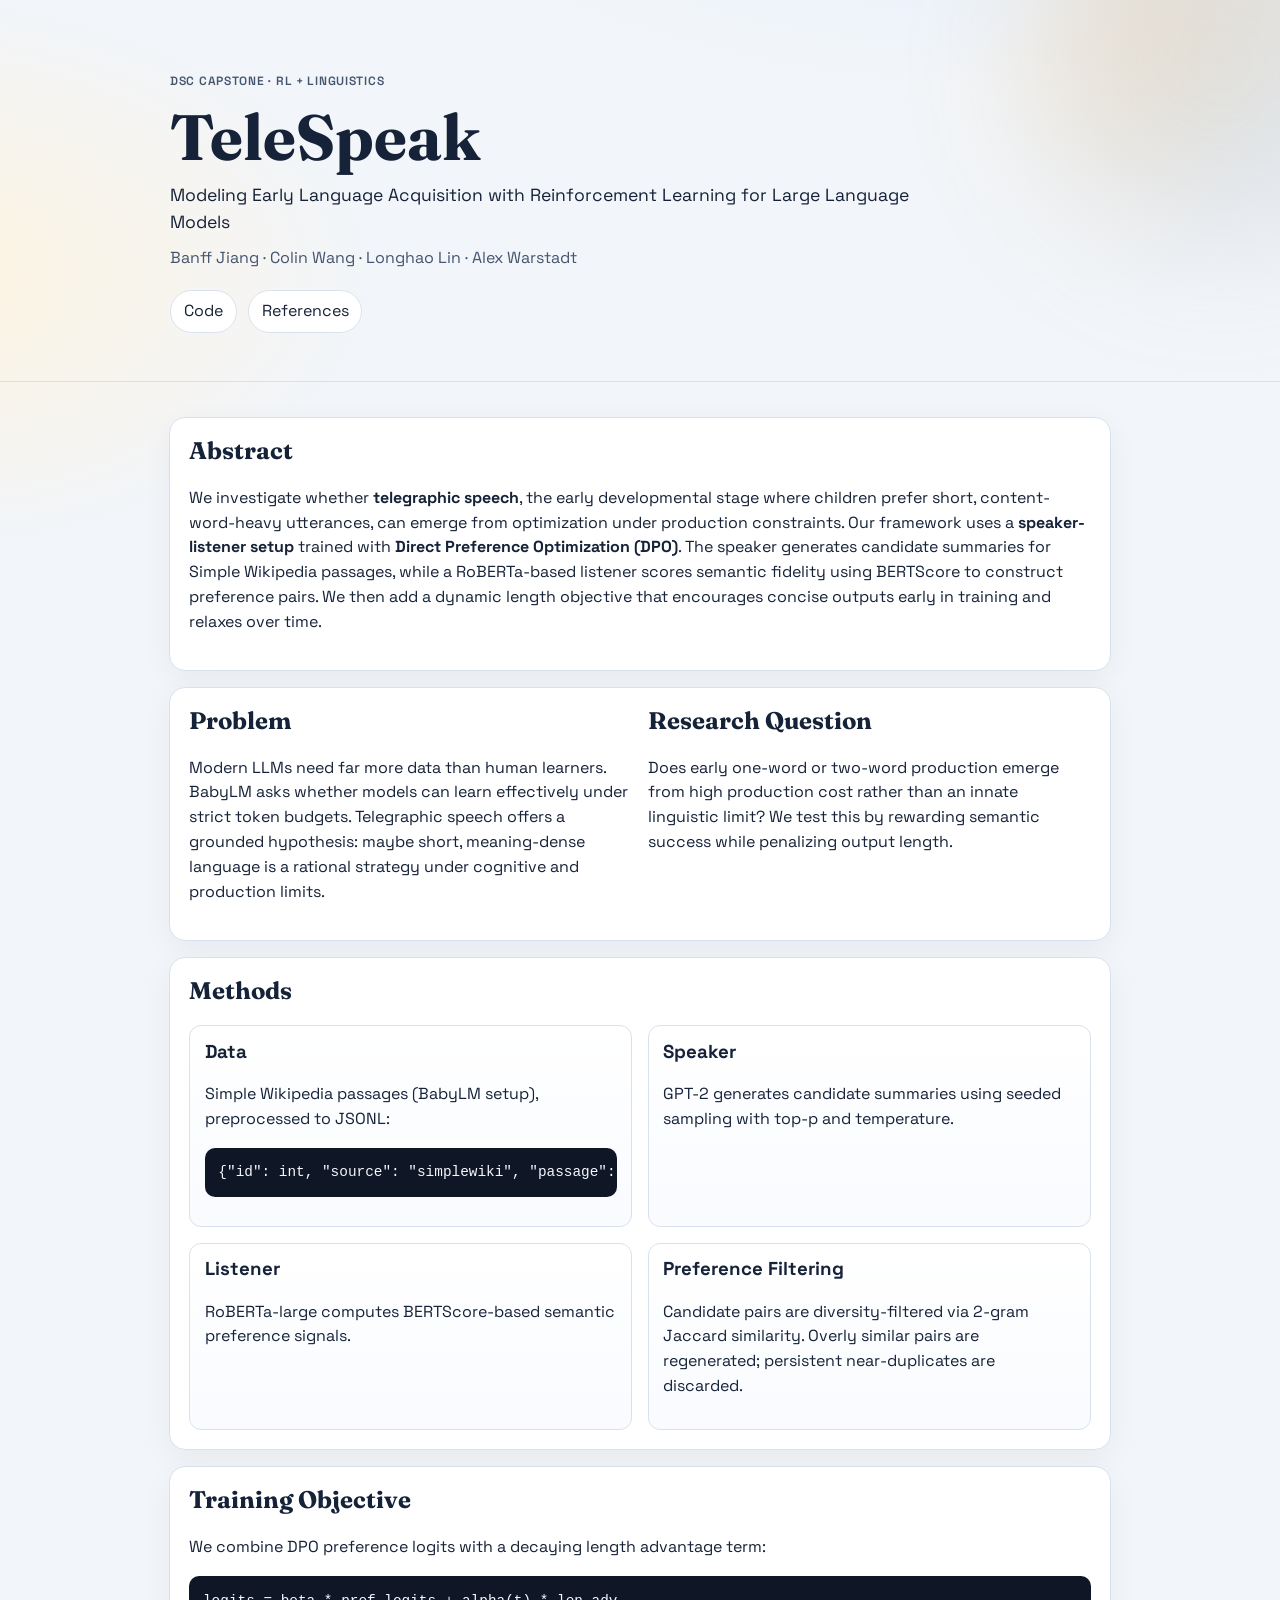
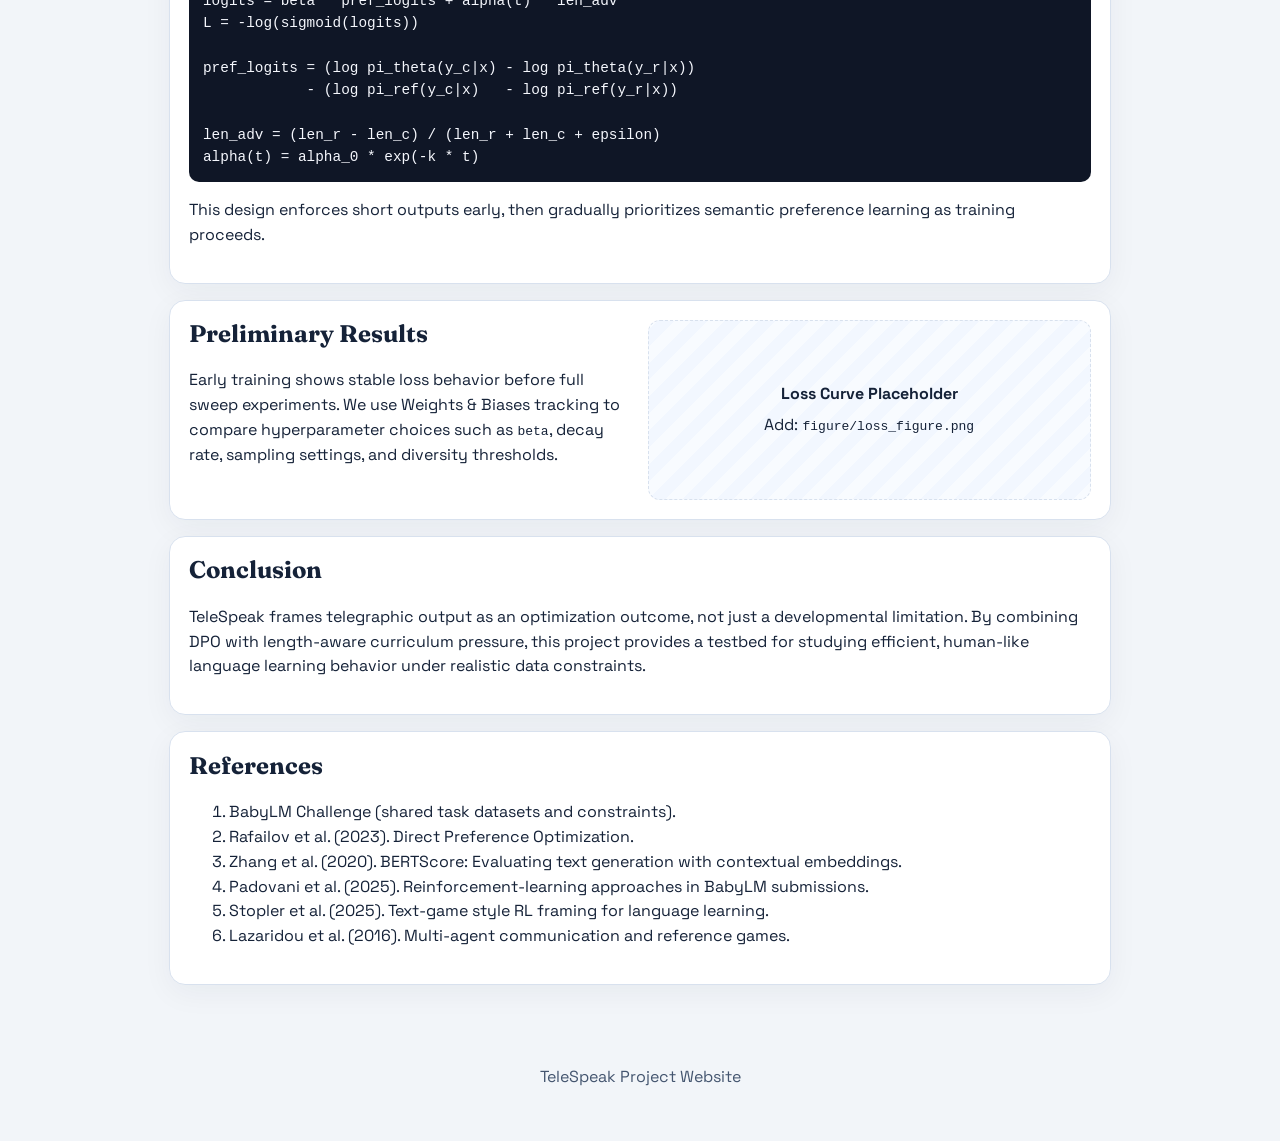
==== public/index.html @ a343b25d "Fix Pages deploy by publishing only public site artifact" ====
<!doctype html>
<html lang="en">
<head>
  <meta charset="utf-8" />
  <meta name="viewport" content="width=device-width, initial-scale=1" />
  <title>TeleSpeak | Project Website</title>
  <meta name="description" content="TeleSpeak: Modeling Early Language Acquisition with Reinforcement Learning for Large Language Models" />
  <link rel="preconnect" href="https://fonts.googleapis.com" />
  <link rel="preconnect" href="https://fonts.gstatic.com" crossorigin />
  <link href="https://fonts.googleapis.com/css2?family=Space+Grotesk:wght@400;500;700&family=Fraunces:opsz,wght@9..144,600&display=swap" rel="stylesheet" />
  <link rel="stylesheet" href="styles.css" />
</head>
<body>
  <header class="hero">
    <div class="hero__inner">
      <p class="eyebrow">DSC Capstone · RL + Linguistics</p>
      <h1>TeleSpeak</h1>
      <p class="subtitle">Modeling Early Language Acquisition with Reinforcement Learning for Large Language Models</p>
      <p class="authors">Banff Jiang · Colin Wang · Longhao Lin · Alex Warstadt</p>
      <div class="links">
        <a href="https://github.com/banffjiang/DSC-Capstone-A10-2.git" target="_blank" rel="noreferrer">Code</a>
        <a href="#references">References</a>
      </div>
    </div>
    <div class="hero__glow" aria-hidden="true"></div>
  </header>

  <main>
    <section id="abstract" class="panel">
      <h2>Abstract</h2>
      <p>
        We investigate whether <strong>telegraphic speech</strong>, the early developmental stage where children prefer short,
        content-word-heavy utterances, can emerge from optimization under production constraints.
        Our framework uses a <strong>speaker-listener setup</strong> trained with <strong>Direct Preference Optimization (DPO)</strong>.
        The speaker generates candidate summaries for Simple Wikipedia passages, while a RoBERTa-based listener scores semantic
        fidelity using BERTScore to construct preference pairs. We then add a dynamic length objective that encourages concise outputs
        early in training and relaxes over time.
      </p>
    </section>

    <section id="problem" class="panel grid2">
      <article>
        <h2>Problem</h2>
        <p>
          Modern LLMs need far more data than human learners. BabyLM asks whether models can learn effectively under strict token budgets.
          Telegraphic speech offers a grounded hypothesis: maybe short, meaning-dense language is a rational strategy under cognitive and
          production limits.
        </p>
      </article>
      <article>
        <h2>Research Question</h2>
        <p>
          Does early one-word or two-word production emerge from high production cost rather than an innate linguistic limit?
          We test this by rewarding semantic success while penalizing output length.
        </p>
      </article>
    </section>

    <section id="methods" class="panel">
      <h2>Methods</h2>
      <div class="cards">
        <article class="card">
          <h3>Data</h3>
          <p>Simple Wikipedia passages (BabyLM setup), preprocessed to JSONL:</p>
          <pre><code>{"id": int, "source": "simplewiki", "passage": str}</code></pre>
        </article>
        <article class="card">
          <h3>Speaker</h3>
          <p>GPT-2 generates candidate summaries using seeded sampling with top-p and temperature.</p>
        </article>
        <article class="card">
          <h3>Listener</h3>
          <p>RoBERTa-large computes BERTScore-based semantic preference signals.</p>
        </article>
        <article class="card">
          <h3>Preference Filtering</h3>
          <p>
            Candidate pairs are diversity-filtered via 2-gram Jaccard similarity. Overly similar pairs are regenerated;
            persistent near-duplicates are discarded.
          </p>
        </article>
      </div>
    </section>

    <section id="objective" class="panel">
      <h2>Training Objective</h2>
      <p>We combine DPO preference logits with a decaying length advantage term:</p>
      <pre><code>logits = beta * pref_logits + alpha(t) * len_adv
L = -log(sigmoid(logits))

pref_logits = (log pi_theta(y_c|x) - log pi_theta(y_r|x))
            - (log pi_ref(y_c|x)   - log pi_ref(y_r|x))

len_adv = (len_r - len_c) / (len_r + len_c + epsilon)
alpha(t) = alpha_0 * exp(-k * t)</code></pre>
      <p>
        This design enforces short outputs early, then gradually prioritizes semantic preference learning as training proceeds.
      </p>
    </section>

    <section id="results" class="panel grid2">
      <article>
        <h2>Preliminary Results</h2>
        <p>
          Early training shows stable loss behavior before full sweep experiments. We use Weights &amp; Biases tracking to compare
          hyperparameter choices such as <code>beta</code>, decay rate, sampling settings, and diversity thresholds.
        </p>
      </article>
      <article class="placeholder-figure" aria-label="Result figure placeholder">
        <p>Loss Curve Placeholder</p>
        <span>Add: <code>figure/loss_figure.png</code></span>
      </article>
    </section>

    <section id="conclusion" class="panel">
      <h2>Conclusion</h2>
      <p>
        TeleSpeak frames telegraphic output as an optimization outcome, not just a developmental limitation. By combining DPO with
        length-aware curriculum pressure, this project provides a testbed for studying efficient, human-like language learning behavior
        under realistic data constraints.
      </p>
    </section>

    <section id="references" class="panel">
      <h2>References</h2>
      <ol>
        <li>BabyLM Challenge (shared task datasets and constraints).</li>
        <li>Rafailov et al. (2023). Direct Preference Optimization.</li>
        <li>Zhang et al. (2020). BERTScore: Evaluating text generation with contextual embeddings.</li>
        <li>Padovani et al. (2025). Reinforcement-learning approaches in BabyLM submissions.</li>
        <li>Stopler et al. (2025). Text-game style RL framing for language learning.</li>
        <li>Lazaridou et al. (2016). Multi-agent communication and reference games.</li>
      </ol>
    </section>
  </main>

  <footer>
    <p>TeleSpeak Project Website</p>
  </footer>
</body>
</html>
---- public/styles.css ----
:root {
  --bg: #f2f5f9;
  --ink: #152238;
  --muted: #44556f;
  --card: #ffffff;
  --accent: #f18f01;
  --accent-2: #7db7ff;
  --line: #d8e1ee;
}

* {
  box-sizing: border-box;
}

body {
  margin: 0;
  font-family: "Space Grotesk", sans-serif;
  color: var(--ink);
  background:
    radial-gradient(1200px 600px at 80% -10%, #dcecff 0%, transparent 60%),
    radial-gradient(900px 500px at -10% 10%, #fff4de 0%, transparent 55%),
    var(--bg);
  line-height: 1.55;
}

h1,
h2,
h3 {
  margin-top: 0;
  line-height: 1.2;
}

h1,
h2 {
  font-family: "Fraunces", serif;
}

.hero {
  position: relative;
  overflow: hidden;
  border-bottom: 1px solid var(--line);
}

.hero__inner {
  max-width: 980px;
  margin: 0 auto;
  padding: 4.5rem 1.25rem 3rem;
  position: relative;
  z-index: 1;
  animation: rise 600ms ease-out both;
}

.hero__glow {
  position: absolute;
  right: -120px;
  top: -120px;
  width: 360px;
  height: 360px;
  border-radius: 50%;
  background: linear-gradient(135deg, var(--accent), var(--accent-2));
  filter: blur(70px);
  opacity: 0.25;
}

.eyebrow {
  margin: 0 0 0.5rem;
  color: var(--muted);
  font-weight: 600;
  letter-spacing: 0.06em;
  text-transform: uppercase;
  font-size: 0.75rem;
}

h1 {
  font-size: clamp(2.2rem, 6vw, 4rem);
  margin-bottom: 0.4rem;
}

.subtitle {
  max-width: 760px;
  font-size: 1.1rem;
  margin: 0 0 0.6rem;
}

.authors {
  margin: 0 0 1.2rem;
  color: var(--muted);
}

.links {
  display: flex;
  gap: 0.7rem;
  flex-wrap: wrap;
}

.links a {
  text-decoration: none;
  color: var(--ink);
  padding: 0.5rem 0.8rem;
  background: #fff;
  border: 1px solid var(--line);
  border-radius: 999px;
  transition: transform 150ms ease, border-color 150ms ease;
}

.links a:hover {
  transform: translateY(-2px);
  border-color: var(--accent);
}

main {
  max-width: 980px;
  margin: 0 auto;
  padding: 1.2rem;
}

.panel {
  background: var(--card);
  border: 1px solid var(--line);
  border-radius: 16px;
  padding: 1.2rem;
  margin: 1rem 0;
  box-shadow: 0 8px 30px rgba(21, 34, 56, 0.05);
  animation: rise 550ms ease-out both;
}

.grid2 {
  display: grid;
  grid-template-columns: 1fr 1fr;
  gap: 1rem;
}

.cards {
  display: grid;
  grid-template-columns: repeat(2, minmax(0, 1fr));
  gap: 1rem;
}

.card {
  border: 1px solid var(--line);
  border-radius: 12px;
  padding: 0.9rem;
  background: linear-gradient(180deg, #ffffff, #f9fbff);
}

pre {
  background: #0f1626;
  color: #f5f7fd;
  border-radius: 10px;
  padding: 0.85rem;
  overflow-x: auto;
  font-size: 0.9rem;
}

.placeholder-figure {
  display: grid;
  place-content: center;
  min-height: 180px;
  text-align: center;
  border: 1px dashed var(--line);
  border-radius: 12px;
  background: repeating-linear-gradient(
    -45deg,
    #f8fbff,
    #f8fbff 12px,
    #f2f7ff 12px,
    #f2f7ff 24px
  );
}

.placeholder-figure p {
  font-weight: 700;
  margin: 0 0 0.4rem;
}

footer {
  padding: 1.8rem 1rem 2.2rem;
  text-align: center;
  color: var(--muted);
}

@keyframes rise {
  from {
    opacity: 0;
    transform: translateY(10px);
  }
  to {
    opacity: 1;
    transform: translateY(0);
  }
}

@media (max-width: 760px) {
  .grid2,
  .cards {
    grid-template-columns: 1fr;
  }

  .hero__inner {
    padding-top: 3.2rem;
  }
}
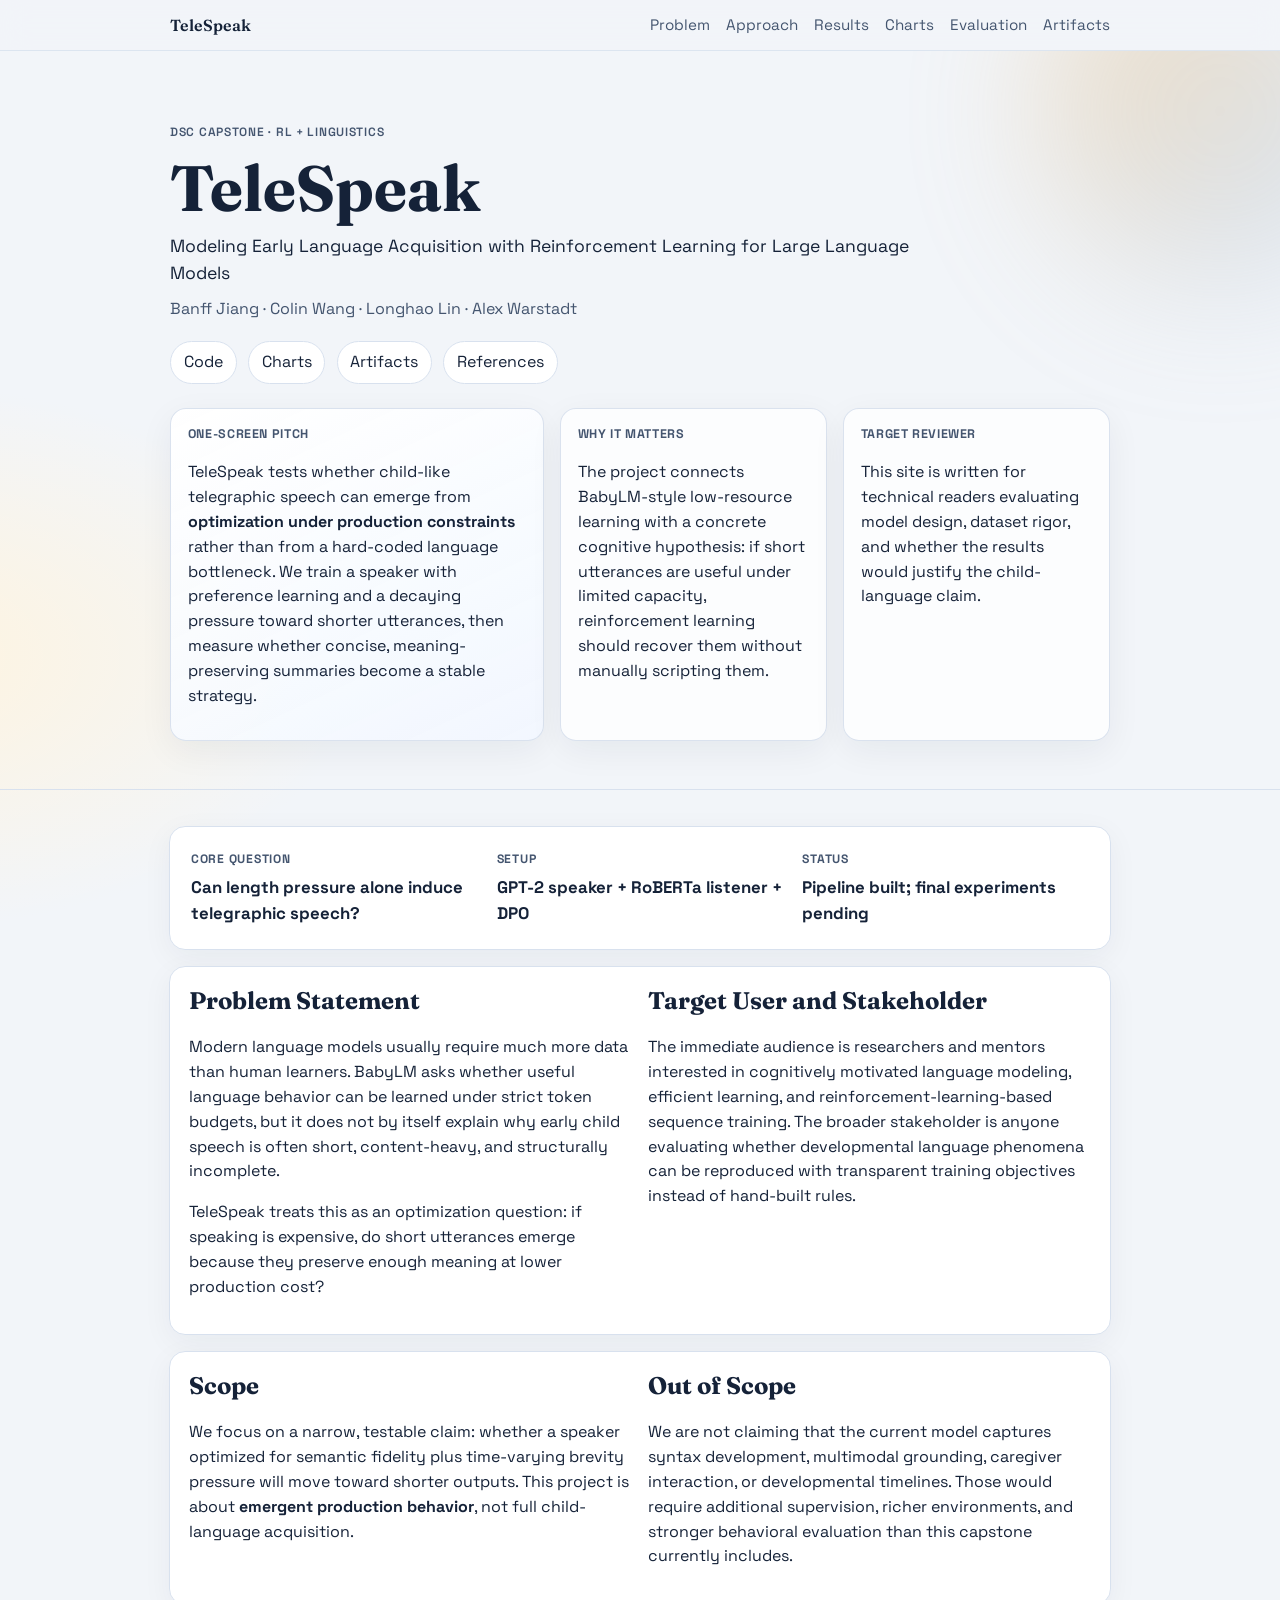
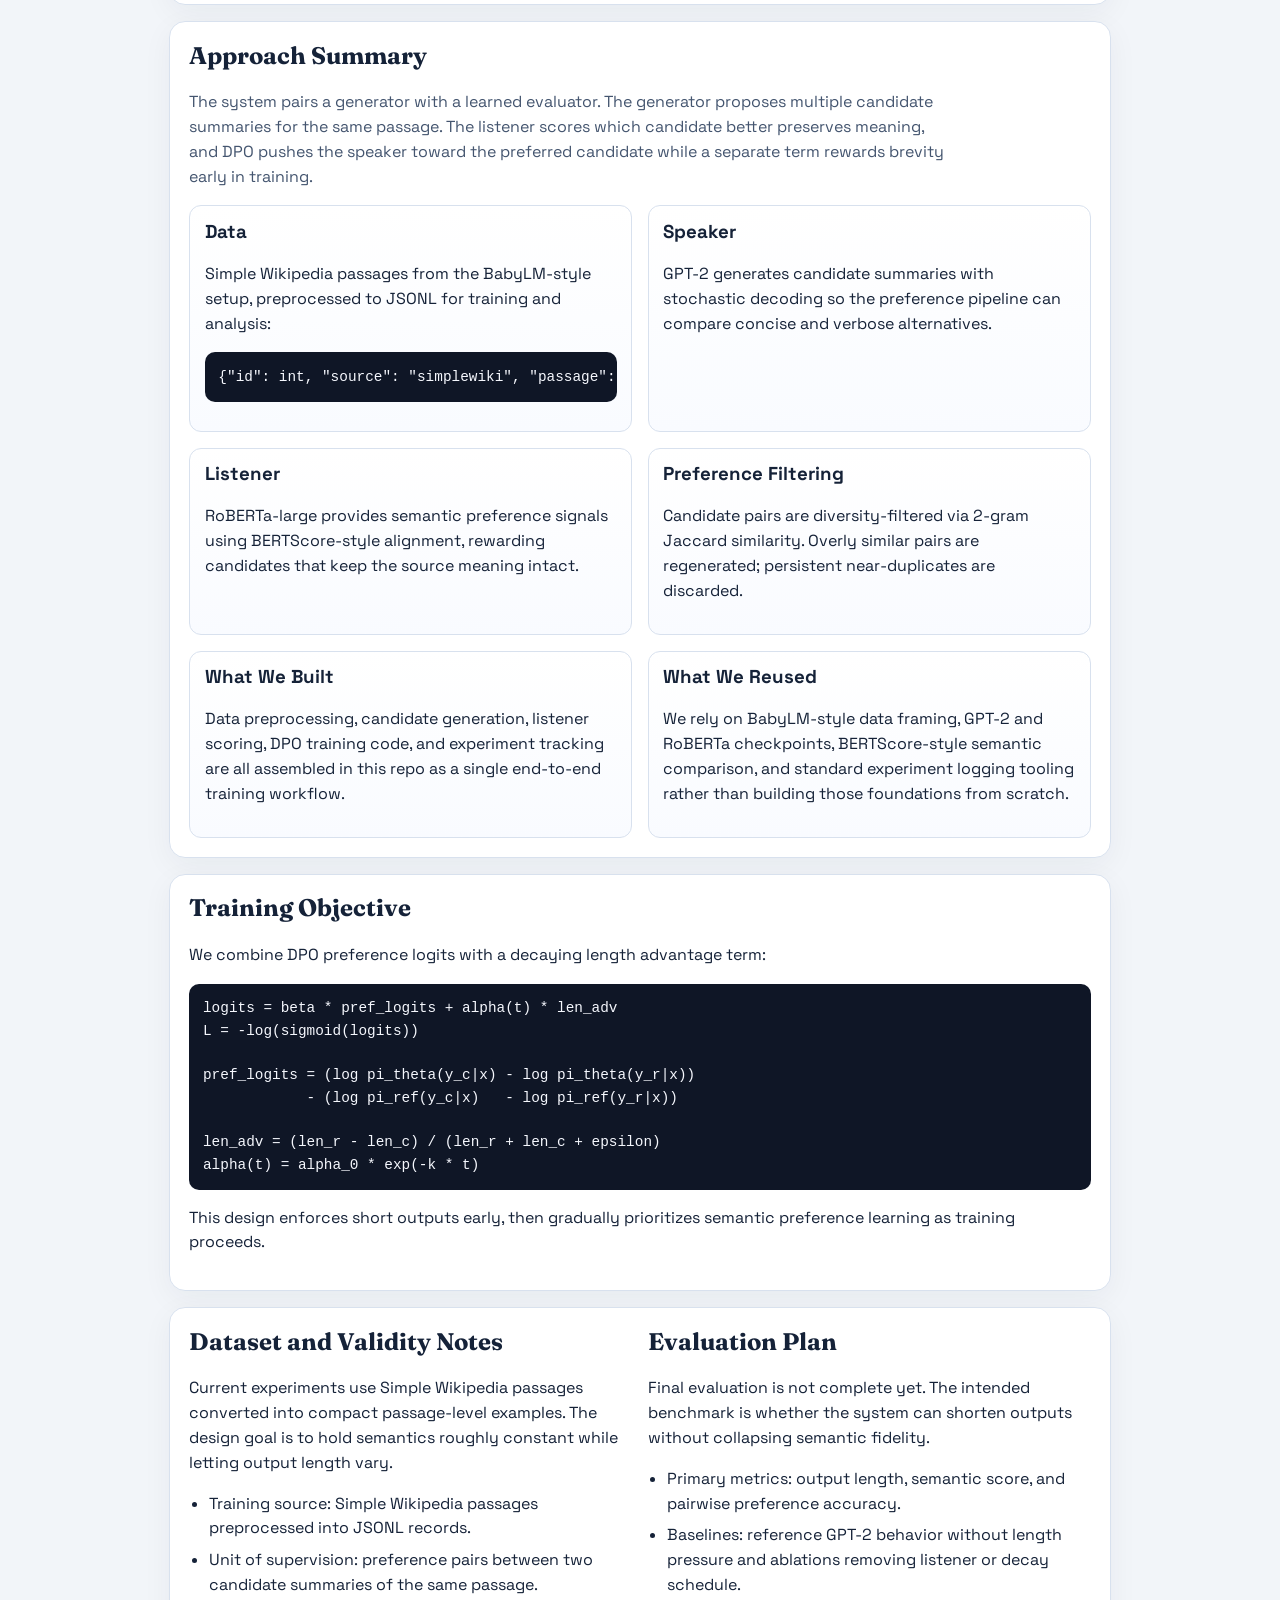
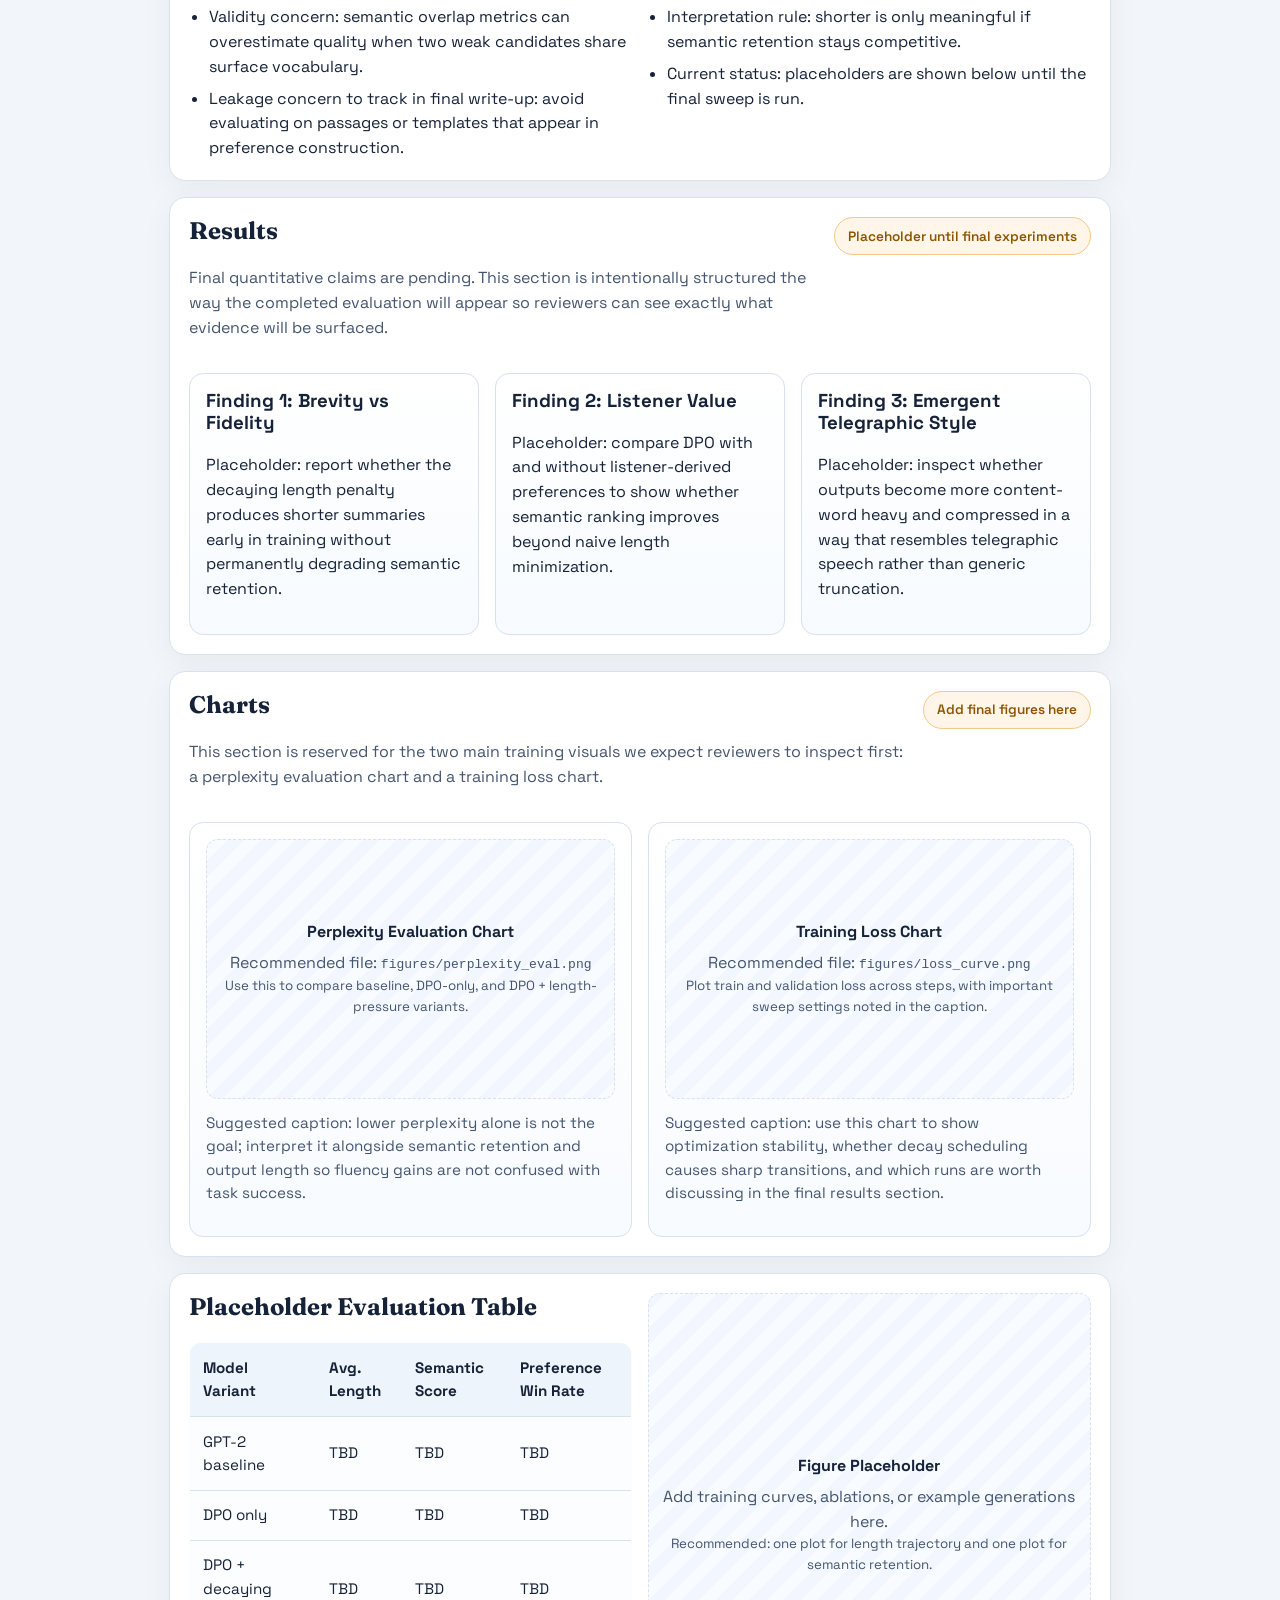
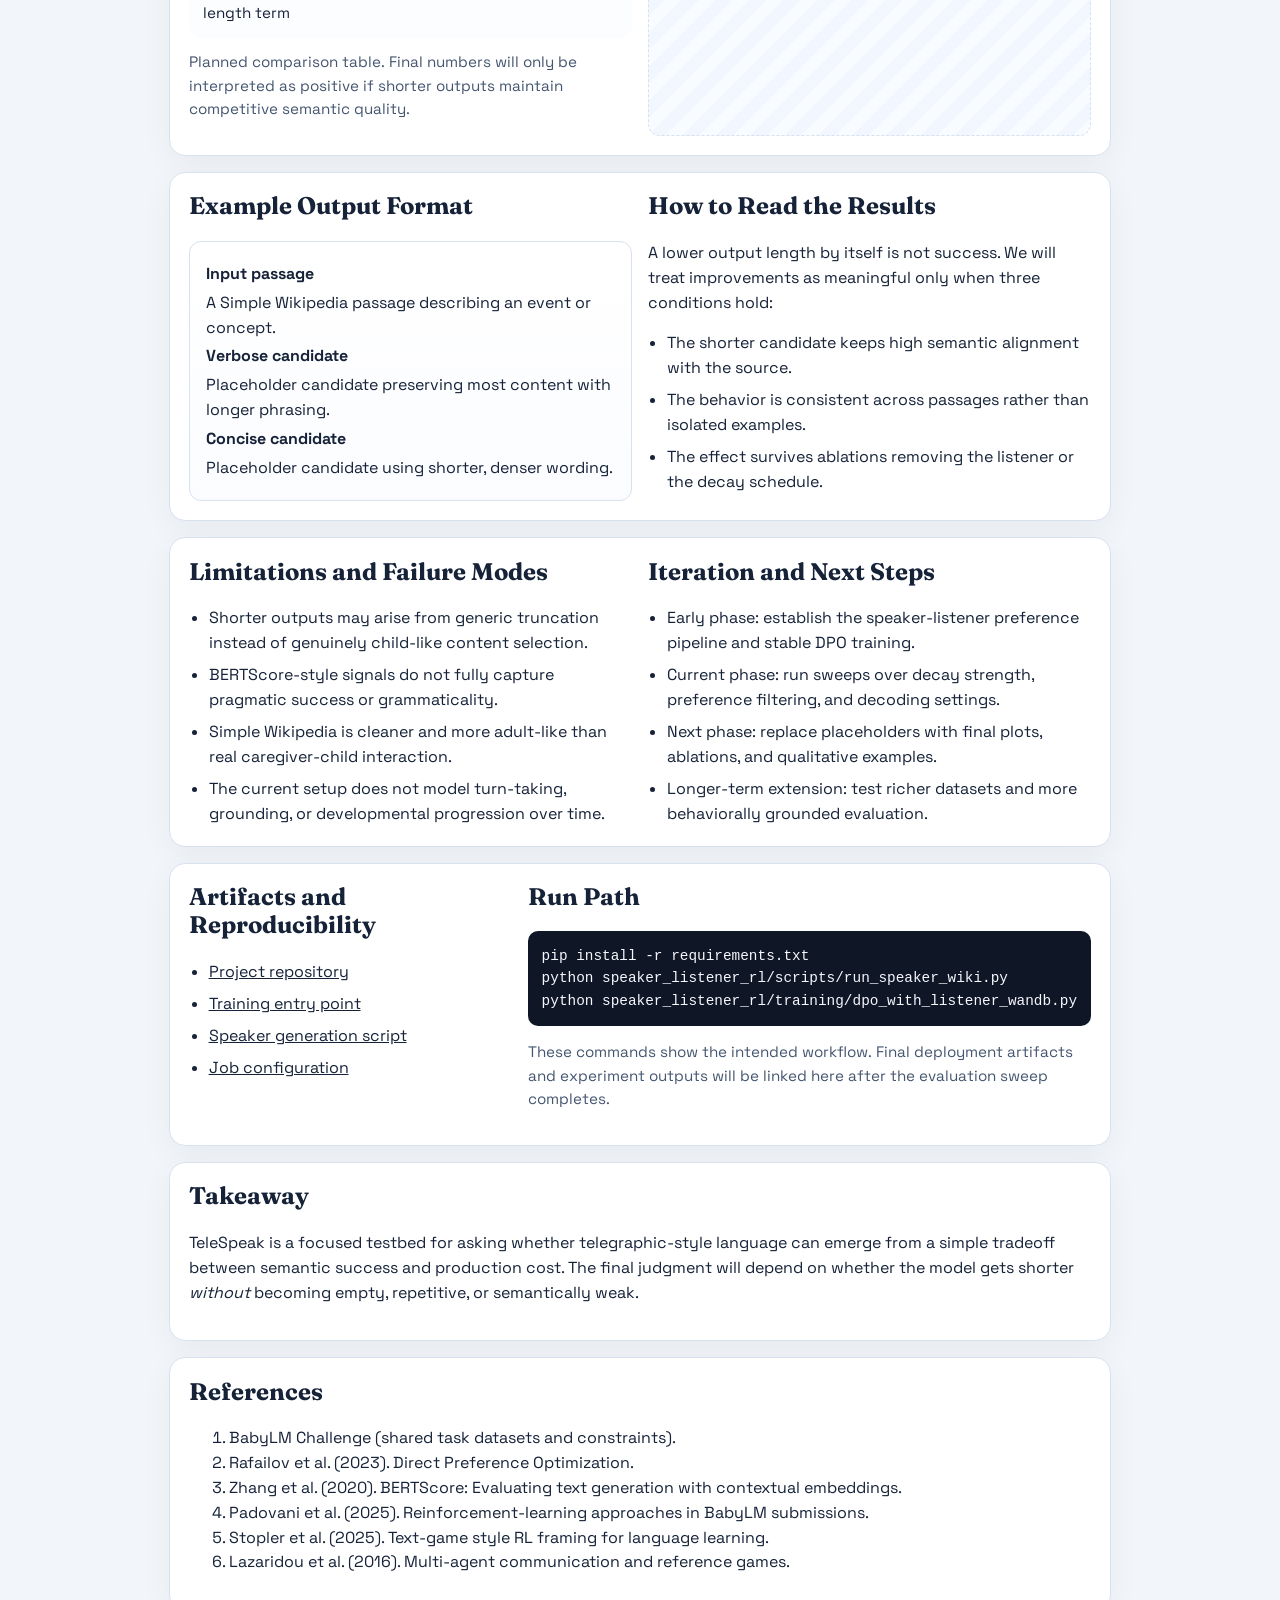
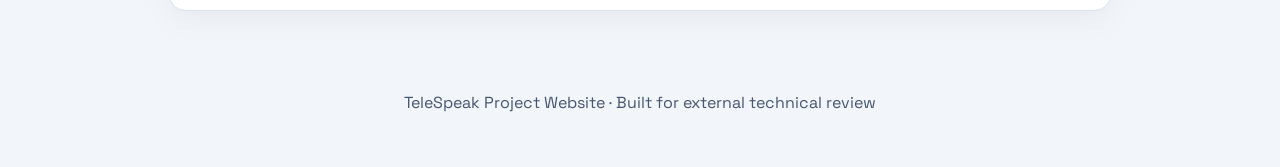
==== commit d5d7df70: "website changes made to match rubric" ====
--- a/public/index.html
+++ b/public/index.html
@@ -11,7 +11,21 @@
   <link rel="stylesheet" href="styles.css" />
 </head>
 <body>
-  <header class="hero">
+  <nav class="topbar" aria-label="Primary">
+    <div class="topbar__inner">
+      <a class="brand" href="#top">TeleSpeak</a>
+      <div class="topbar__links">
+        <a href="#problem">Problem</a>
+        <a href="#approach">Approach</a>
+        <a href="#results">Results</a>
+        <a href="#charts">Charts</a>
+        <a href="#evaluation">Evaluation</a>
+        <a href="#artifacts">Artifacts</a>
+      </div>
+    </div>
+  </nav>
+
+  <header class="hero" id="top">
     <div class="hero__inner">
       <p class="eyebrow">DSC Capstone · RL + Linguistics</p>
       <h1>TeleSpeak</h1>
@@ -19,58 +33,110 @@
       <p class="authors">Banff Jiang · Colin Wang · Longhao Lin · Alex Warstadt</p>
       <div class="links">
         <a href="https://github.com/banffjiang/DSC-Capstone-A10-2.git" target="_blank" rel="noreferrer">Code</a>
+        <a href="#charts">Charts</a>
+        <a href="#artifacts">Artifacts</a>
         <a href="#references">References</a>
+      </div>
+      <div class="hero__grid">
+        <article class="hero-card hero-card--pitch">
+          <p class="hero-card__label">One-Screen Pitch</p>
+          <p>
+            TeleSpeak tests whether child-like telegraphic speech can emerge from
+            <strong>optimization under production constraints</strong> rather than from a hard-coded language bottleneck.
+            We train a speaker with preference learning and a decaying pressure toward shorter utterances, then measure whether concise,
+            meaning-preserving summaries become a stable strategy.
+          </p>
+        </article>
+        <article class="hero-card">
+          <p class="hero-card__label">Why It Matters</p>
+          <p>
+            The project connects BabyLM-style low-resource learning with a concrete cognitive hypothesis:
+            if short utterances are useful under limited capacity, reinforcement learning should recover them without manually scripting them.
+          </p>
+        </article>
+        <article class="hero-card">
+          <p class="hero-card__label">Target Reviewer</p>
+          <p>
+            This site is written for technical readers evaluating model design, dataset rigor, and whether the results would justify the child-language claim.
+          </p>
+        </article>
       </div>
     </div>
     <div class="hero__glow" aria-hidden="true"></div>
   </header>
 
   <main>
-    <section id="abstract" class="panel">
-      <h2>Abstract</h2>
-      <p>
-        We investigate whether <strong>telegraphic speech</strong>, the early developmental stage where children prefer short,
-        content-word-heavy utterances, can emerge from optimization under production constraints.
-        Our framework uses a <strong>speaker-listener setup</strong> trained with <strong>Direct Preference Optimization (DPO)</strong>.
-        The speaker generates candidate summaries for Simple Wikipedia passages, while a RoBERTa-based listener scores semantic
-        fidelity using BERTScore to construct preference pairs. We then add a dynamic length objective that encourages concise outputs
-        early in training and relaxes over time.
+    <section class="panel metrics">
+      <article class="metric">
+        <span class="metric__label">Core Question</span>
+        <strong>Can length pressure alone induce telegraphic speech?</strong>
+      </article>
+      <article class="metric">
+        <span class="metric__label">Setup</span>
+        <strong>GPT-2 speaker + RoBERTa listener + DPO</strong>
+      </article>
+      <article class="metric">
+        <span class="metric__label">Status</span>
+        <strong>Pipeline built; final experiments pending</strong>
+      </article>
+    </section>
+
+    <section id="problem" class="panel grid2">
+      <article>
+        <h2>Problem Statement</h2>
+        <p>
+          Modern language models usually require much more data than human learners. BabyLM asks whether useful language behavior can be learned under strict token budgets,
+          but it does not by itself explain why early child speech is often short, content-heavy, and structurally incomplete.
+        </p>
+        <p>
+          TeleSpeak treats this as an optimization question: if speaking is expensive, do short utterances emerge because they preserve enough meaning at lower production cost?
+        </p>
+      </article>
+      <article>
+        <h2>Target User and Stakeholder</h2>
+        <p>
+          The immediate audience is researchers and mentors interested in cognitively motivated language modeling, efficient learning, and reinforcement-learning-based sequence training.
+          The broader stakeholder is anyone evaluating whether developmental language phenomena can be reproduced with transparent training objectives instead of hand-built rules.
+        </p>
+      </article>
+    </section>
+
+    <section id="scope" class="panel grid2">
+      <article>
+        <h2>Scope</h2>
+        <p>
+          We focus on a narrow, testable claim: whether a speaker optimized for semantic fidelity plus time-varying brevity pressure will move toward shorter outputs.
+          This project is about <strong>emergent production behavior</strong>, not full child-language acquisition.
+        </p>
+      </article>
+      <article>
+        <h2>Out of Scope</h2>
+        <p>
+          We are not claiming that the current model captures syntax development, multimodal grounding, caregiver interaction, or developmental timelines.
+          Those would require additional supervision, richer environments, and stronger behavioral evaluation than this capstone currently includes.
+        </p>
+      </article>
+    </section>
+
+    <section id="approach" class="panel">
+      <h2>Approach Summary</h2>
+      <p class="section-intro">
+        The system pairs a generator with a learned evaluator. The generator proposes multiple candidate summaries for the same passage.
+        The listener scores which candidate better preserves meaning, and DPO pushes the speaker toward the preferred candidate while a separate term rewards brevity early in training.
       </p>
-    </section>
-
-    <section id="problem" class="panel grid2">
-      <article>
-        <h2>Problem</h2>
-        <p>
-          Modern LLMs need far more data than human learners. BabyLM asks whether models can learn effectively under strict token budgets.
-          Telegraphic speech offers a grounded hypothesis: maybe short, meaning-dense language is a rational strategy under cognitive and
-          production limits.
-        </p>
-      </article>
-      <article>
-        <h2>Research Question</h2>
-        <p>
-          Does early one-word or two-word production emerge from high production cost rather than an innate linguistic limit?
-          We test this by rewarding semantic success while penalizing output length.
-        </p>
-      </article>
-    </section>
-
-    <section id="methods" class="panel">
-      <h2>Methods</h2>
       <div class="cards">
         <article class="card">
           <h3>Data</h3>
-          <p>Simple Wikipedia passages (BabyLM setup), preprocessed to JSONL:</p>
+          <p>Simple Wikipedia passages from the BabyLM-style setup, preprocessed to JSONL for training and analysis:</p>
           <pre><code>{"id": int, "source": "simplewiki", "passage": str}</code></pre>
         </article>
         <article class="card">
           <h3>Speaker</h3>
-          <p>GPT-2 generates candidate summaries using seeded sampling with top-p and temperature.</p>
+          <p>GPT-2 generates candidate summaries with stochastic decoding so the preference pipeline can compare concise and verbose alternatives.</p>
         </article>
         <article class="card">
           <h3>Listener</h3>
-          <p>RoBERTa-large computes BERTScore-based semantic preference signals.</p>
+          <p>RoBERTa-large provides semantic preference signals using BERTScore-style alignment, rewarding candidates that keep the source meaning intact.</p>
         </article>
         <article class="card">
           <h3>Preference Filtering</h3>
@@ -78,6 +144,14 @@
             Candidate pairs are diversity-filtered via 2-gram Jaccard similarity. Overly similar pairs are regenerated;
             persistent near-duplicates are discarded.
           </p>
+        </article>
+        <article class="card">
+          <h3>What We Built</h3>
+          <p>Data preprocessing, candidate generation, listener scoring, DPO training code, and experiment tracking are all assembled in this repo as a single end-to-end training workflow.</p>
+        </article>
+        <article class="card">
+          <h3>What We Reused</h3>
+          <p>We rely on BabyLM-style data framing, GPT-2 and RoBERTa checkpoints, BERTScore-style semantic comparison, and standard experiment logging tooling rather than building those foundations from scratch.</p>
         </article>
       </div>
     </section>
@@ -98,26 +172,215 @@
       </p>
     </section>
 
-    <section id="results" class="panel grid2">
-      <article>
-        <h2>Preliminary Results</h2>
-        <p>
-          Early training shows stable loss behavior before full sweep experiments. We use Weights &amp; Biases tracking to compare
-          hyperparameter choices such as <code>beta</code>, decay rate, sampling settings, and diversity thresholds.
+    <section id="data" class="panel grid2">
+      <article>
+        <h2>Dataset and Validity Notes</h2>
+        <p>
+          Current experiments use Simple Wikipedia passages converted into compact passage-level examples. The design goal is to hold semantics roughly constant while letting output length vary.
+        </p>
+        <ul class="bullet-list">
+          <li>Training source: Simple Wikipedia passages preprocessed into JSONL records.</li>
+          <li>Unit of supervision: preference pairs between two candidate summaries of the same passage.</li>
+          <li>Validity concern: semantic overlap metrics can overestimate quality when two weak candidates share surface vocabulary.</li>
+          <li>Leakage concern to track in final write-up: avoid evaluating on passages or templates that appear in preference construction.</li>
+        </ul>
+      </article>
+      <article>
+        <h2>Evaluation Plan</h2>
+        <p>
+          Final evaluation is not complete yet. The intended benchmark is whether the system can shorten outputs without collapsing semantic fidelity.
+        </p>
+        <ul class="bullet-list">
+          <li>Primary metrics: output length, semantic score, and pairwise preference accuracy.</li>
+          <li>Baselines: reference GPT-2 behavior without length pressure and ablations removing listener or decay schedule.</li>
+          <li>Interpretation rule: shorter is only meaningful if semantic retention stays competitive.</li>
+          <li>Current status: placeholders are shown below until the final sweep is run.</li>
+        </ul>
+      </article>
+    </section>
+
+    <section id="results" class="panel">
+      <div class="section-heading">
+        <div>
+          <h2>Results</h2>
+          <p class="section-intro">
+            Final quantitative claims are pending. This section is intentionally structured the way the completed evaluation will appear so reviewers can see exactly what evidence will be surfaced.
+          </p>
+        </div>
+        <span class="status-pill">Placeholder until final experiments</span>
+      </div>
+      <div class="results-grid">
+        <article class="insight-card">
+          <h3>Finding 1: Brevity vs Fidelity</h3>
+          <p>
+            Placeholder: report whether the decaying length penalty produces shorter summaries early in training without permanently degrading semantic retention.
+          </p>
+        </article>
+        <article class="insight-card">
+          <h3>Finding 2: Listener Value</h3>
+          <p>
+            Placeholder: compare DPO with and without listener-derived preferences to show whether semantic ranking improves beyond naive length minimization.
+          </p>
+        </article>
+        <article class="insight-card">
+          <h3>Finding 3: Emergent Telegraphic Style</h3>
+          <p>
+            Placeholder: inspect whether outputs become more content-word heavy and compressed in a way that resembles telegraphic speech rather than generic truncation.
+          </p>
+        </article>
+      </div>
+    </section>
+
+    <section id="charts" class="panel">
+      <div class="section-heading">
+        <div>
+          <h2>Charts</h2>
+          <p class="section-intro">
+            This section is reserved for the two main training visuals we expect reviewers to inspect first: a perplexity evaluation chart and a training loss chart.
+          </p>
+        </div>
+        <span class="status-pill">Add final figures here</span>
+      </div>
+      <div class="chart-grid">
+        <article class="chart-card">
+          <div class="placeholder-figure chart-placeholder" aria-label="Perplexity chart placeholder">
+            <p>Perplexity Evaluation Chart</p>
+            <span>Recommended file: <code>figures/perplexity_eval.png</code></span>
+            <small>Use this to compare baseline, DPO-only, and DPO + length-pressure variants.</small>
+          </div>
+          <p class="caption">
+            Suggested caption: lower perplexity alone is not the goal; interpret it alongside semantic retention and output length so fluency gains are not confused with task success.
+          </p>
+        </article>
+        <article class="chart-card">
+          <div class="placeholder-figure chart-placeholder" aria-label="Loss chart placeholder">
+            <p>Training Loss Chart</p>
+            <span>Recommended file: <code>figures/loss_curve.png</code></span>
+            <small>Plot train and validation loss across steps, with important sweep settings noted in the caption.</small>
+          </div>
+          <p class="caption">
+            Suggested caption: use this chart to show optimization stability, whether decay scheduling causes sharp transitions, and which runs are worth discussing in the final results section.
+          </p>
+        </article>
+      </div>
+    </section>
+
+    <section id="evaluation" class="panel grid2">
+      <article>
+        <h2>Placeholder Evaluation Table</h2>
+        <table class="data-table">
+          <thead>
+            <tr>
+              <th>Model Variant</th>
+              <th>Avg. Length</th>
+              <th>Semantic Score</th>
+              <th>Preference Win Rate</th>
+            </tr>
+          </thead>
+          <tbody>
+            <tr>
+              <td>GPT-2 baseline</td>
+              <td>TBD</td>
+              <td>TBD</td>
+              <td>TBD</td>
+            </tr>
+            <tr>
+              <td>DPO only</td>
+              <td>TBD</td>
+              <td>TBD</td>
+              <td>TBD</td>
+            </tr>
+            <tr>
+              <td>DPO + decaying length term</td>
+              <td>TBD</td>
+              <td>TBD</td>
+              <td>TBD</td>
+            </tr>
+          </tbody>
+        </table>
+        <p class="caption">
+          Planned comparison table. Final numbers will only be interpreted as positive if shorter outputs maintain competitive semantic quality.
         </p>
       </article>
       <article class="placeholder-figure" aria-label="Result figure placeholder">
-        <p>Loss Curve Placeholder</p>
-        <span>Add: <code>figure/loss_figure.png</code></span>
+        <p>Figure Placeholder</p>
+        <span>Add training curves, ablations, or example generations here.</span>
+        <small>Recommended: one plot for length trajectory and one plot for semantic retention.</small>
+      </article>
+    </section>
+
+    <section id="examples" class="panel grid2">
+      <article>
+        <h2>Example Output Format</h2>
+        <div class="example-block">
+          <p><strong>Input passage</strong></p>
+          <p>A Simple Wikipedia passage describing an event or concept.</p>
+          <p><strong>Verbose candidate</strong></p>
+          <p>Placeholder candidate preserving most content with longer phrasing.</p>
+          <p><strong>Concise candidate</strong></p>
+          <p>Placeholder candidate using shorter, denser wording.</p>
+        </div>
+      </article>
+      <article>
+        <h2>How to Read the Results</h2>
+        <p>
+          A lower output length by itself is not success. We will treat improvements as meaningful only when three conditions hold:
+        </p>
+        <ul class="bullet-list">
+          <li>The shorter candidate keeps high semantic alignment with the source.</li>
+          <li>The behavior is consistent across passages rather than isolated examples.</li>
+          <li>The effect survives ablations removing the listener or the decay schedule.</li>
+        </ul>
+      </article>
+    </section>
+
+    <section id="limitations" class="panel grid2">
+      <article>
+        <h2>Limitations and Failure Modes</h2>
+        <ul class="bullet-list">
+          <li>Shorter outputs may arise from generic truncation instead of genuinely child-like content selection.</li>
+          <li>BERTScore-style signals do not fully capture pragmatic success or grammaticality.</li>
+          <li>Simple Wikipedia is cleaner and more adult-like than real caregiver-child interaction.</li>
+          <li>The current setup does not model turn-taking, grounding, or developmental progression over time.</li>
+        </ul>
+      </article>
+      <article>
+        <h2>Iteration and Next Steps</h2>
+        <ul class="bullet-list">
+          <li>Early phase: establish the speaker-listener preference pipeline and stable DPO training.</li>
+          <li>Current phase: run sweeps over decay strength, preference filtering, and decoding settings.</li>
+          <li>Next phase: replace placeholders with final plots, ablations, and qualitative examples.</li>
+          <li>Longer-term extension: test richer datasets and more behaviorally grounded evaluation.</li>
+        </ul>
+      </article>
+    </section>
+
+    <section id="artifacts" class="panel grid2">
+      <article>
+        <h2>Artifacts and Reproducibility</h2>
+        <ul class="bullet-list">
+          <li><a href="https://github.com/banffjiang/DSC-Capstone-A10-2.git" target="_blank" rel="noreferrer">Project repository</a></li>
+          <li><a href="speaker_listener_rl/training/dpo_with_listener_wandb.py">Training entry point</a></li>
+          <li><a href="speaker_listener_rl/scripts/run_speaker_wiki.py">Speaker generation script</a></li>
+          <li><a href="speaker_listener_rl/yaml/dpo_job.yaml">Job configuration</a></li>
+        </ul>
+      </article>
+      <article>
+        <h2>Run Path</h2>
+        <pre><code>pip install -r requirements.txt
+python speaker_listener_rl/scripts/run_speaker_wiki.py
+python speaker_listener_rl/training/dpo_with_listener_wandb.py</code></pre>
+        <p class="caption">
+          These commands show the intended workflow. Final deployment artifacts and experiment outputs will be linked here after the evaluation sweep completes.
+        </p>
       </article>
     </section>
 
     <section id="conclusion" class="panel">
-      <h2>Conclusion</h2>
+      <h2>Takeaway</h2>
       <p>
-        TeleSpeak frames telegraphic output as an optimization outcome, not just a developmental limitation. By combining DPO with
-        length-aware curriculum pressure, this project provides a testbed for studying efficient, human-like language learning behavior
-        under realistic data constraints.
+        TeleSpeak is a focused testbed for asking whether telegraphic-style language can emerge from a simple tradeoff between semantic success and production cost.
+        The final judgment will depend on whether the model gets shorter <em>without</em> becoming empty, repetitive, or semantically weak.
       </p>
     </section>
 
@@ -135,7 +398,7 @@
   </main>
 
   <footer>
-    <p>TeleSpeak Project Website</p>
+    <p>TeleSpeak Project Website · Built for external technical review</p>
   </footer>
 </body>
 </html>
--- a/public/styles.css
+++ b/public/styles.css
@@ -23,6 +23,10 @@
   line-height: 1.55;
 }
 
+a {
+  color: inherit;
+}
+
 h1,
 h2,
 h3 {
@@ -33,6 +37,43 @@
 h1,
 h2 {
   font-family: "Fraunces", serif;
+}
+
+.topbar {
+  position: sticky;
+  top: 0;
+  z-index: 10;
+  backdrop-filter: blur(14px);
+  background: rgba(242, 245, 249, 0.82);
+  border-bottom: 1px solid rgba(216, 225, 238, 0.8);
+}
+
+.topbar__inner {
+  max-width: 980px;
+  margin: 0 auto;
+  padding: 0.8rem 1.25rem;
+  display: flex;
+  align-items: center;
+  justify-content: space-between;
+  gap: 1rem;
+}
+
+.brand {
+  font-family: "Fraunces", serif;
+  font-weight: 600;
+  text-decoration: none;
+}
+
+.topbar__links {
+  display: flex;
+  gap: 1rem;
+  flex-wrap: wrap;
+}
+
+.topbar__links a {
+  text-decoration: none;
+  color: var(--muted);
+  font-size: 0.95rem;
 }
 
 .hero {
@@ -108,6 +149,34 @@
   border-color: var(--accent);
 }
 
+.hero__grid {
+  display: grid;
+  grid-template-columns: 1.4fr 1fr 1fr;
+  gap: 1rem;
+  margin-top: 1.5rem;
+}
+
+.hero-card {
+  padding: 1rem 1.05rem;
+  border-radius: 16px;
+  border: 1px solid rgba(216, 225, 238, 0.95);
+  background: rgba(255, 255, 255, 0.78);
+  box-shadow: 0 10px 35px rgba(21, 34, 56, 0.06);
+}
+
+.hero-card--pitch {
+  background: linear-gradient(155deg, rgba(255, 255, 255, 0.95), rgba(242, 247, 255, 0.9));
+}
+
+.hero-card__label {
+  margin: 0 0 0.45rem;
+  font-size: 0.78rem;
+  font-weight: 700;
+  letter-spacing: 0.05em;
+  text-transform: uppercase;
+  color: var(--muted);
+}
+
 main {
   max-width: 980px;
   margin: 0 auto;
@@ -130,6 +199,31 @@
   gap: 1rem;
 }
 
+.metrics {
+  display: grid;
+  grid-template-columns: repeat(3, minmax(0, 1fr));
+  gap: 1rem;
+}
+
+.metric {
+  padding: 0.25rem 0.1rem;
+}
+
+.metric strong {
+  display: block;
+  font-size: 1.05rem;
+}
+
+.metric__label {
+  display: block;
+  margin-bottom: 0.35rem;
+  color: var(--muted);
+  text-transform: uppercase;
+  letter-spacing: 0.06em;
+  font-size: 0.76rem;
+  font-weight: 700;
+}
+
 .cards {
   display: grid;
   grid-template-columns: repeat(2, minmax(0, 1fr));
@@ -141,6 +235,65 @@
   border-radius: 12px;
   padding: 0.9rem;
   background: linear-gradient(180deg, #ffffff, #f9fbff);
+}
+
+.section-intro {
+  color: var(--muted);
+  max-width: 760px;
+}
+
+.section-heading {
+  display: flex;
+  justify-content: space-between;
+  align-items: flex-start;
+  gap: 1rem;
+  margin-bottom: 1rem;
+}
+
+.status-pill {
+  white-space: nowrap;
+  border-radius: 999px;
+  border: 1px solid #f4c98a;
+  background: #fff5e8;
+  color: #8c5600;
+  padding: 0.45rem 0.8rem;
+  font-size: 0.85rem;
+  font-weight: 600;
+}
+
+.results-grid {
+  display: grid;
+  grid-template-columns: repeat(3, minmax(0, 1fr));
+  gap: 1rem;
+}
+
+.chart-grid {
+  display: grid;
+  grid-template-columns: repeat(2, minmax(0, 1fr));
+  gap: 1rem;
+}
+
+.chart-card {
+  border: 1px solid var(--line);
+  border-radius: 14px;
+  padding: 1rem;
+  background: linear-gradient(180deg, #ffffff, #f8fbff);
+}
+
+.insight-card {
+  border: 1px solid var(--line);
+  border-radius: 14px;
+  padding: 1rem;
+  background: linear-gradient(180deg, #ffffff, #f7fbff);
+}
+
+.bullet-list {
+  margin: 0.75rem 0 0;
+  padding-left: 1.2rem;
+}
+
+.bullet-list li + li {
+  margin-top: 0.45rem;
 }
 
 pre {
@@ -173,6 +326,59 @@
   margin: 0 0 0.4rem;
 }
 
+.placeholder-figure span,
+.placeholder-figure small {
+  display: block;
+  color: var(--muted);
+}
+
+.chart-placeholder {
+  min-height: 260px;
+}
+
+.data-table {
+  width: 100%;
+  border-collapse: collapse;
+  border: 1px solid var(--line);
+  border-radius: 12px;
+  overflow: hidden;
+  background: #fcfdff;
+}
+
+.data-table th,
+.data-table td {
+  padding: 0.8rem;
+  text-align: left;
+  border-bottom: 1px solid var(--line);
+  font-size: 0.95rem;
+}
+
+.data-table th {
+  background: #eef4fb;
+  font-weight: 700;
+}
+
+.data-table tr:last-child td {
+  border-bottom: 0;
+}
+
+.caption {
+  margin-top: 0.75rem;
+  color: var(--muted);
+  font-size: 0.95rem;
+}
+
+.example-block {
+  border: 1px solid var(--line);
+  border-radius: 12px;
+  padding: 1rem;
+  background: linear-gradient(180deg, #ffffff, #fbfcff);
+}
+
+.example-block p {
+  margin: 0.25rem 0;
+}
+
 footer {
   padding: 1.8rem 1rem 2.2rem;
   text-align: center;
@@ -192,11 +398,30 @@
 
 @media (max-width: 760px) {
   .grid2,
-  .cards {
+  .cards,
+  .metrics,
+  .results-grid,
+  .chart-grid,
+  .hero__grid {
     grid-template-columns: 1fr;
+  }
+
+  .topbar__inner,
+  .section-heading {
+    flex-direction: column;
+    align-items: flex-start;
+  }
+
+  .topbar__links {
+    gap: 0.7rem;
   }
 
   .hero__inner {
     padding-top: 3.2rem;
   }
-}
+
+  .data-table {
+    display: block;
+    overflow-x: auto;
+  }
+}
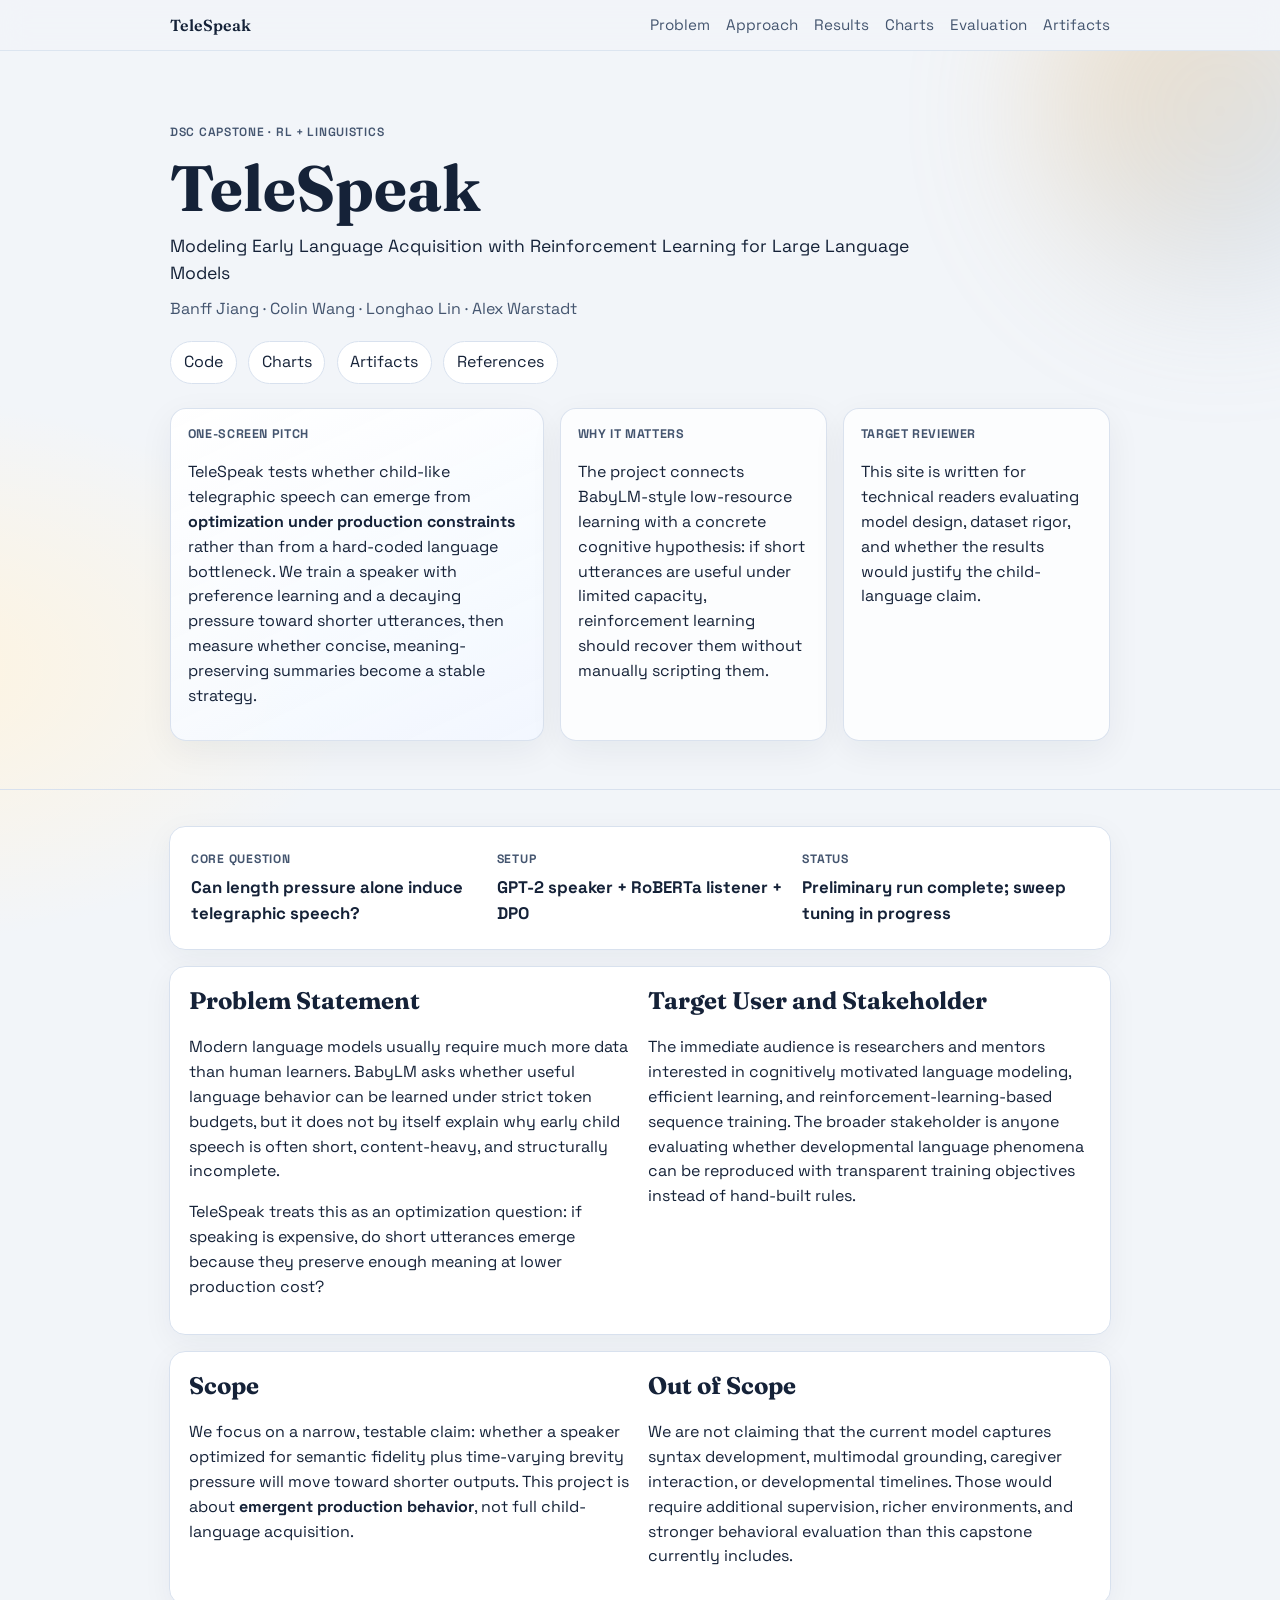
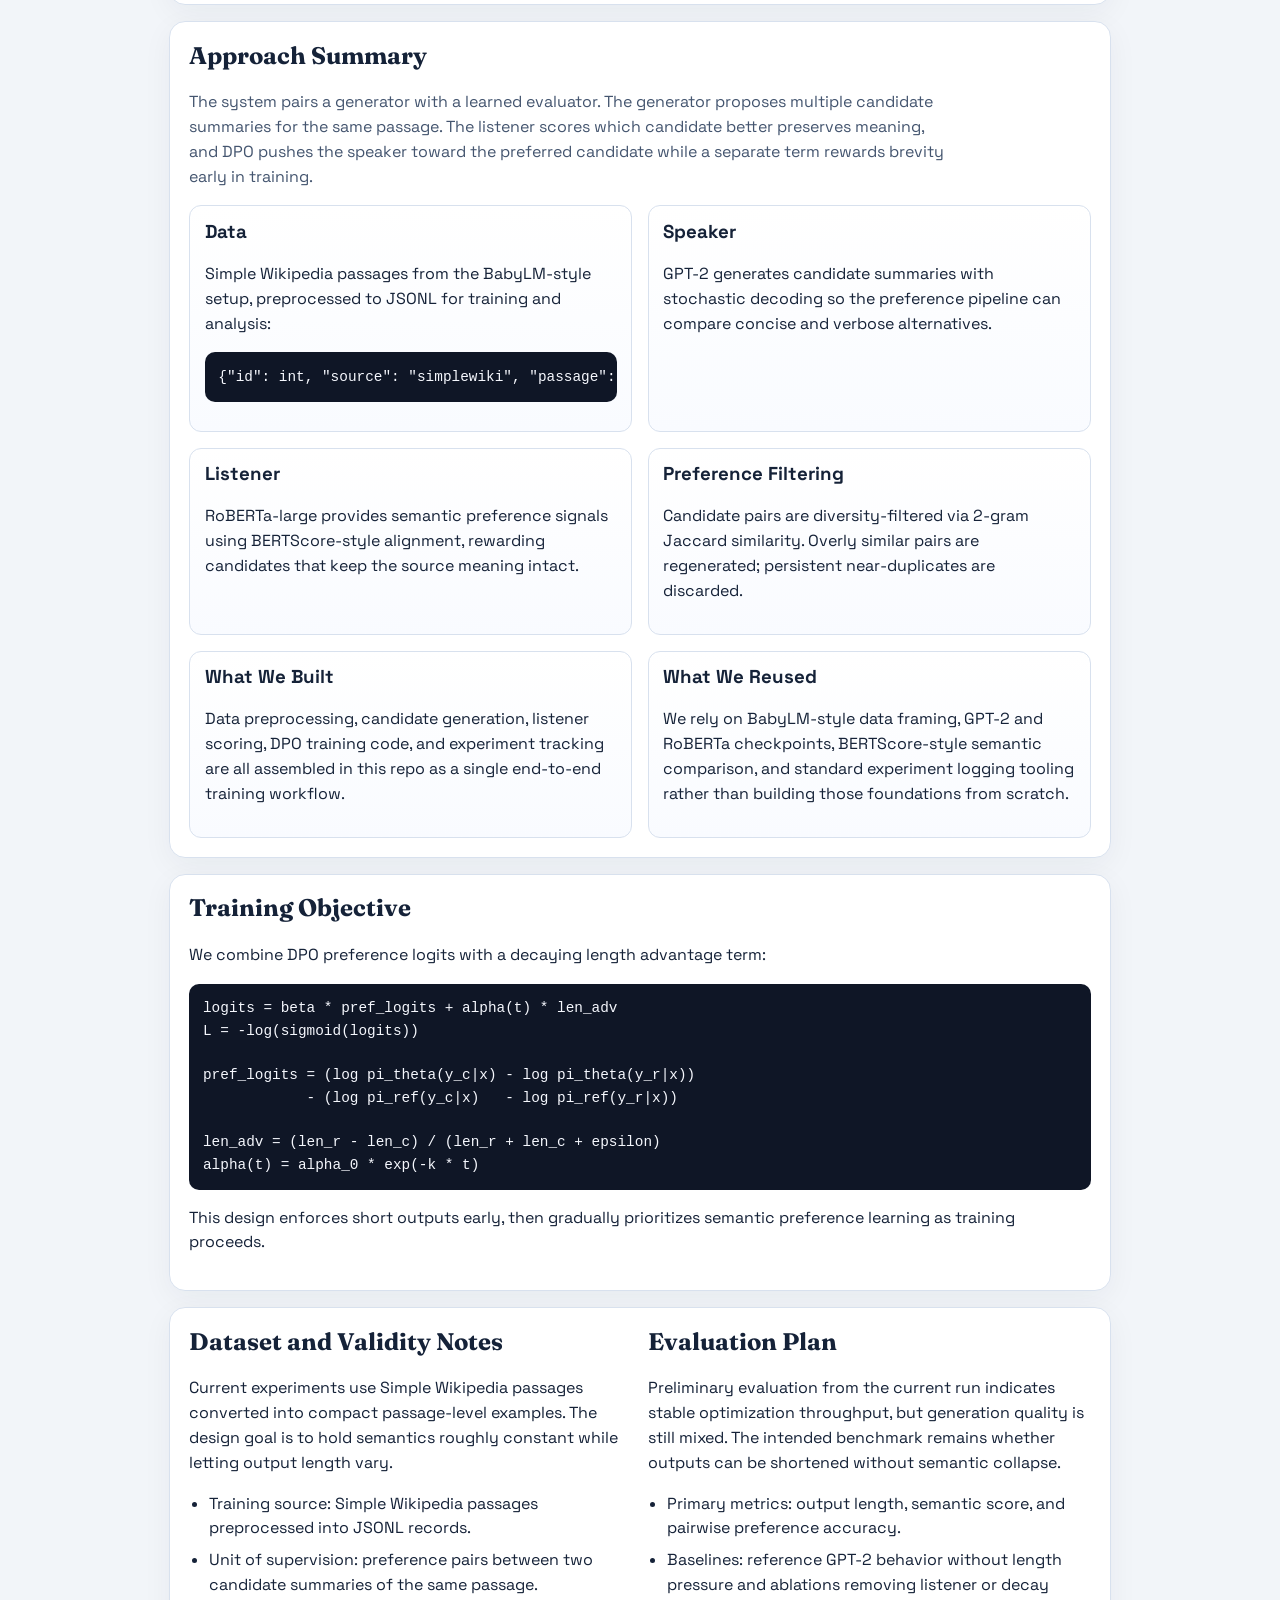
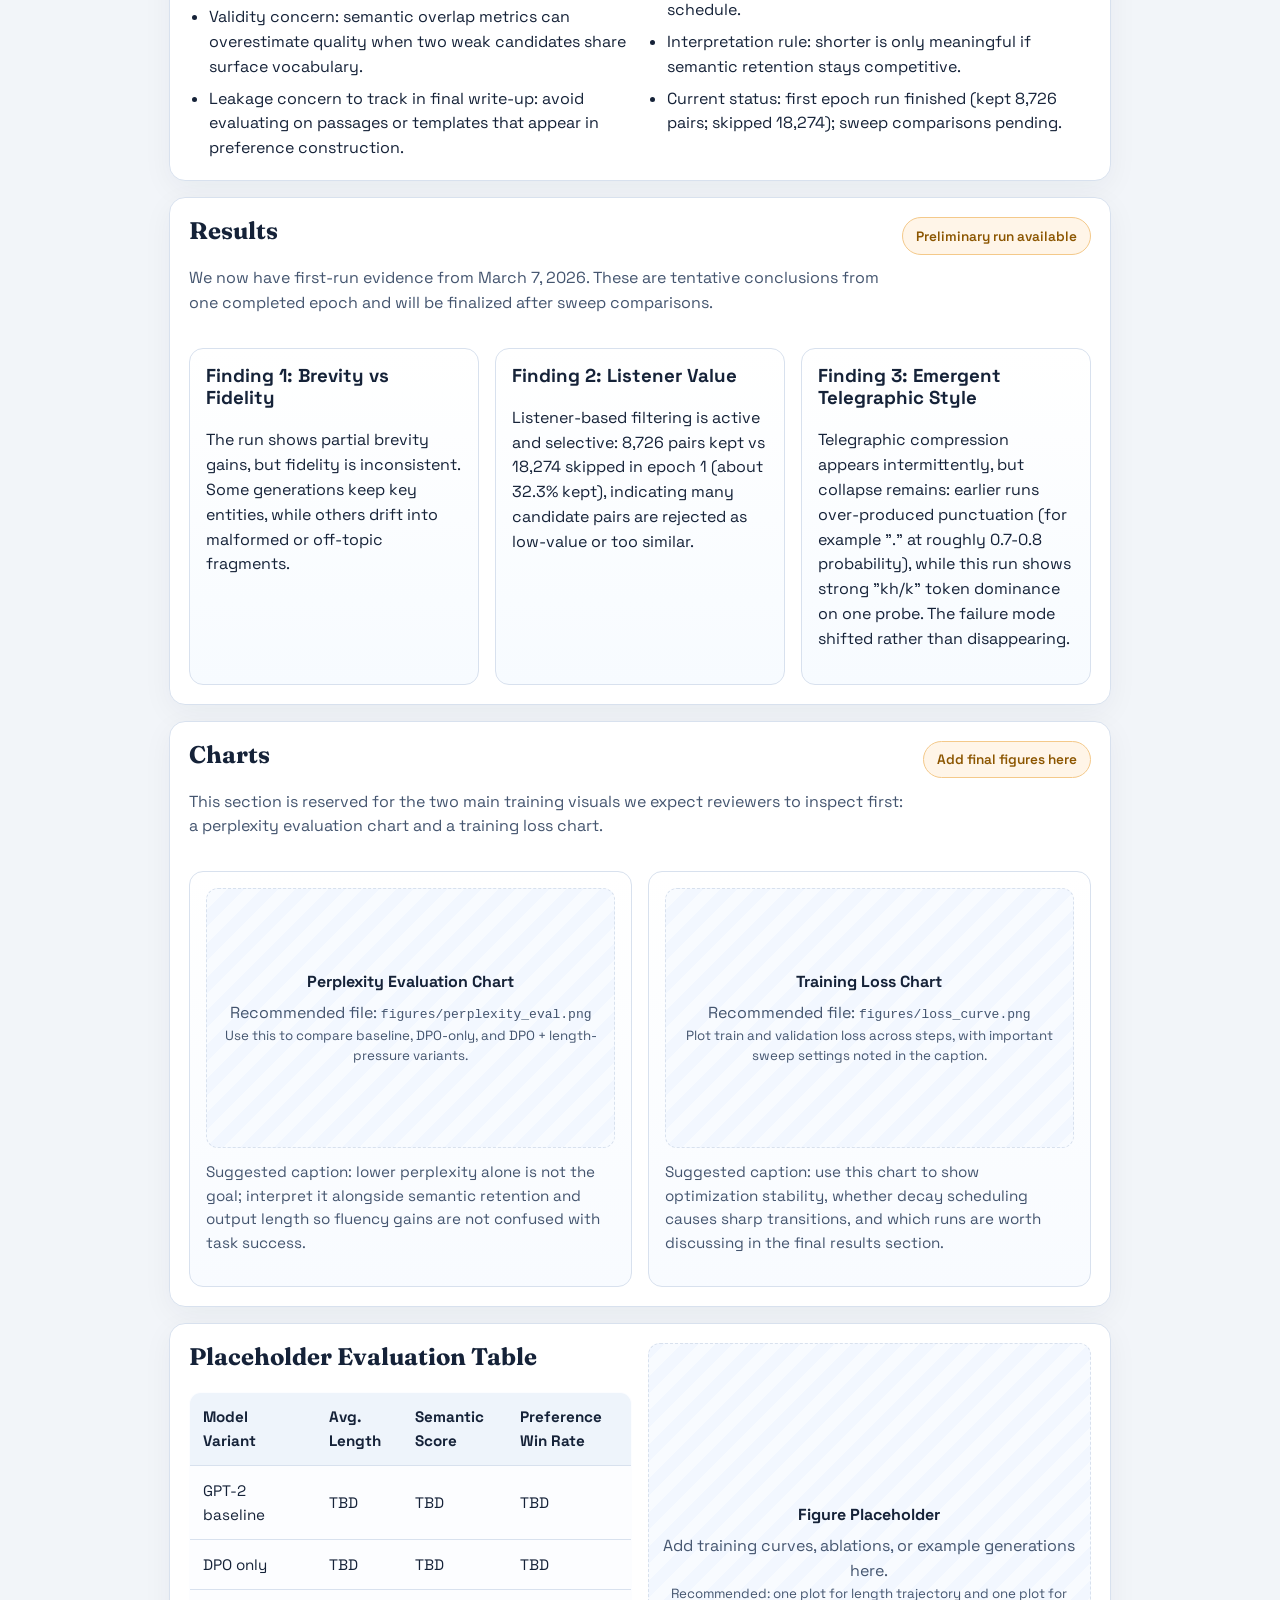
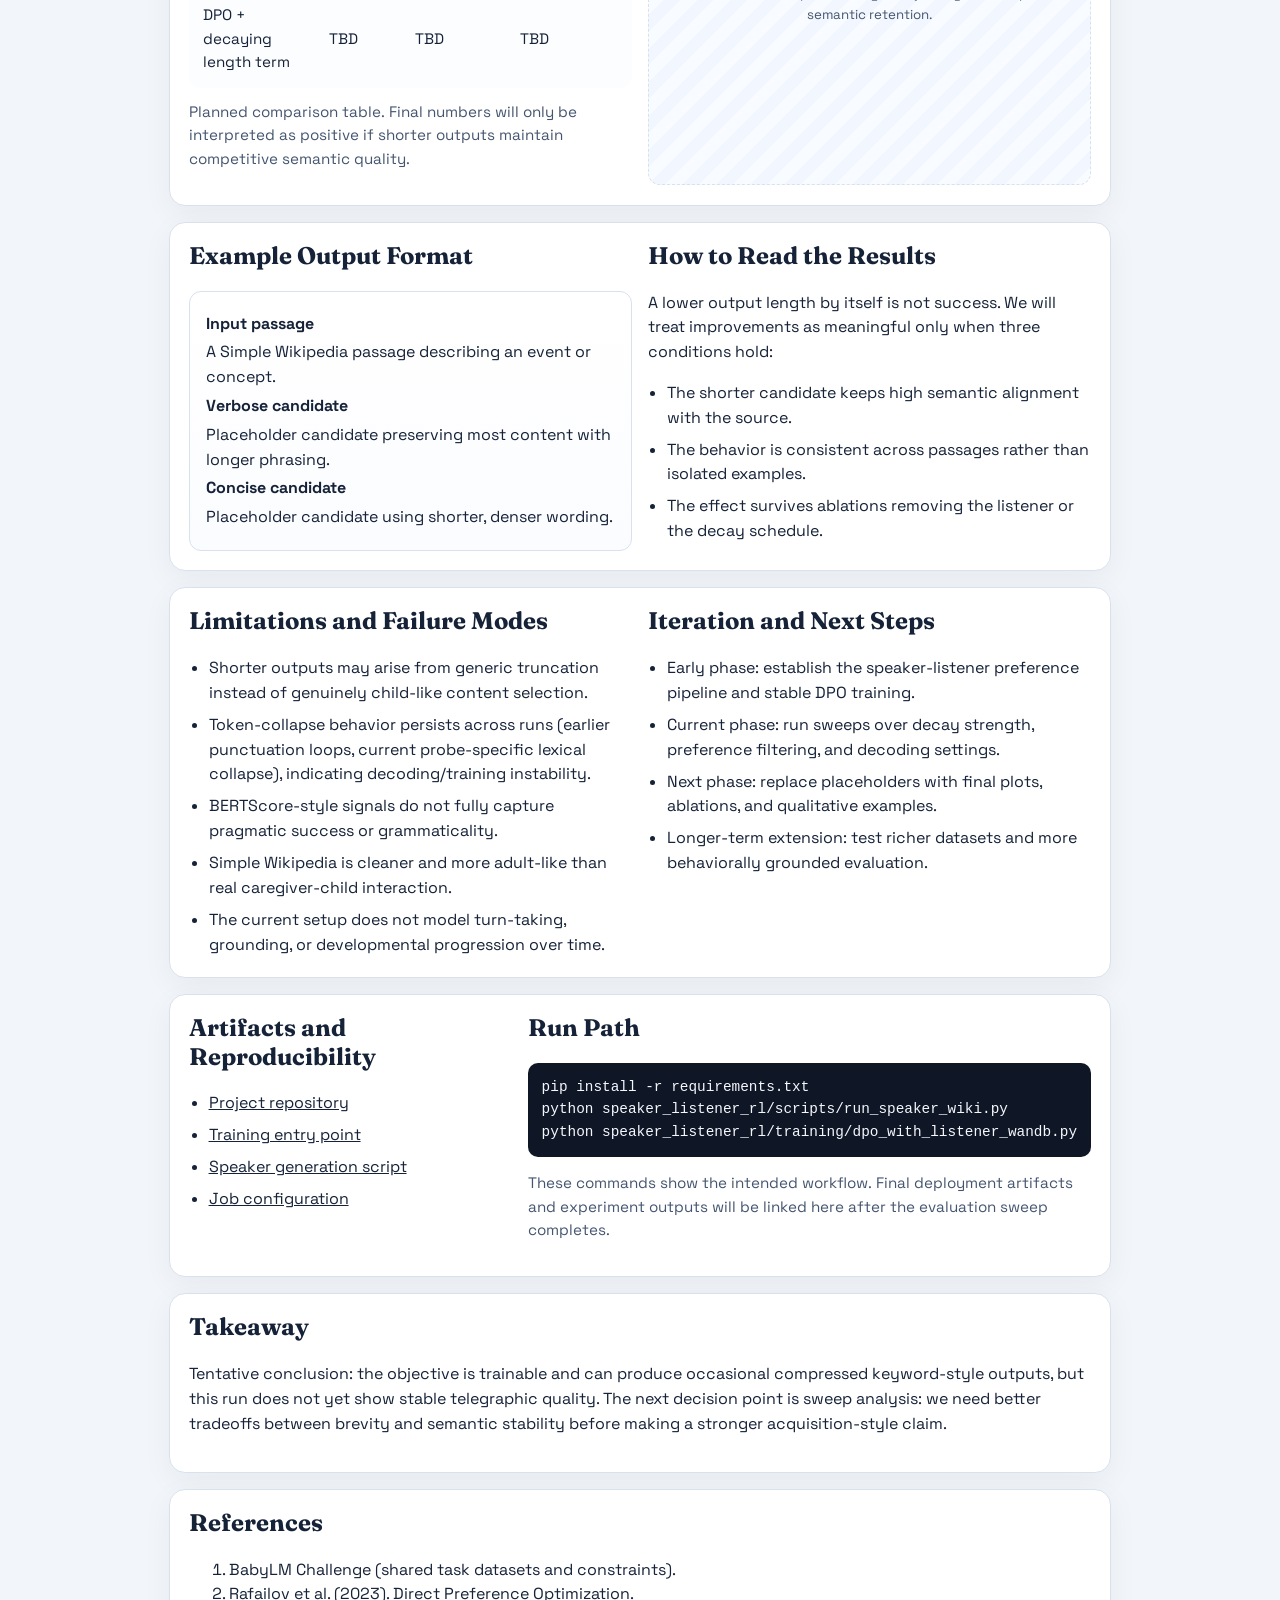
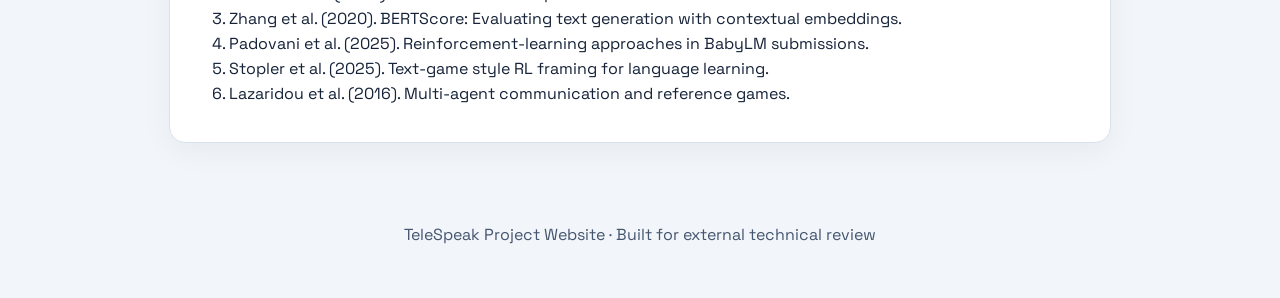
==== commit ae7ab7ab: "changed findings on website" ====
--- a/public/index.html
+++ b/public/index.html
@@ -32,7 +32,7 @@
       <p class="subtitle">Modeling Early Language Acquisition with Reinforcement Learning for Large Language Models</p>
       <p class="authors">Banff Jiang · Colin Wang · Longhao Lin · Alex Warstadt</p>
       <div class="links">
-        <a href="https://github.com/banffjiang/DSC-Capstone-A10-2.git" target="_blank" rel="noreferrer">Code</a>
+        <a href="https://github.com/banffjiang/DSC-Capstone-A10-2" target="_blank" rel="noreferrer">Code</a>
         <a href="#charts">Charts</a>
         <a href="#artifacts">Artifacts</a>
         <a href="#references">References</a>
@@ -77,7 +77,7 @@
       </article>
       <article class="metric">
         <span class="metric__label">Status</span>
-        <strong>Pipeline built; final experiments pending</strong>
+        <strong>Preliminary run complete; sweep tuning in progress</strong>
       </article>
     </section>
 
@@ -188,13 +188,13 @@
       <article>
         <h2>Evaluation Plan</h2>
         <p>
-          Final evaluation is not complete yet. The intended benchmark is whether the system can shorten outputs without collapsing semantic fidelity.
+          Preliminary evaluation from the current run indicates stable optimization throughput, but generation quality is still mixed. The intended benchmark remains whether outputs can be shortened without semantic collapse.
         </p>
         <ul class="bullet-list">
           <li>Primary metrics: output length, semantic score, and pairwise preference accuracy.</li>
           <li>Baselines: reference GPT-2 behavior without length pressure and ablations removing listener or decay schedule.</li>
           <li>Interpretation rule: shorter is only meaningful if semantic retention stays competitive.</li>
-          <li>Current status: placeholders are shown below until the final sweep is run.</li>
+          <li>Current status: first epoch run finished (kept 8,726 pairs; skipped 18,274); sweep comparisons pending.</li>
         </ul>
       </article>
     </section>
@@ -204,28 +204,28 @@
         <div>
           <h2>Results</h2>
           <p class="section-intro">
-            Final quantitative claims are pending. This section is intentionally structured the way the completed evaluation will appear so reviewers can see exactly what evidence will be surfaced.
+            We now have first-run evidence from March 7, 2026. These are tentative conclusions from one completed epoch and will be finalized after sweep comparisons.
           </p>
         </div>
-        <span class="status-pill">Placeholder until final experiments</span>
+        <span class="status-pill">Preliminary run available</span>
       </div>
       <div class="results-grid">
         <article class="insight-card">
           <h3>Finding 1: Brevity vs Fidelity</h3>
           <p>
-            Placeholder: report whether the decaying length penalty produces shorter summaries early in training without permanently degrading semantic retention.
+            The run shows partial brevity gains, but fidelity is inconsistent. Some generations keep key entities, while others drift into malformed or off-topic fragments.
           </p>
         </article>
         <article class="insight-card">
           <h3>Finding 2: Listener Value</h3>
           <p>
-            Placeholder: compare DPO with and without listener-derived preferences to show whether semantic ranking improves beyond naive length minimization.
+            Listener-based filtering is active and selective: 8,726 pairs kept vs 18,274 skipped in epoch 1 (about 32.3% kept), indicating many candidate pairs are rejected as low-value or too similar.
           </p>
         </article>
         <article class="insight-card">
           <h3>Finding 3: Emergent Telegraphic Style</h3>
           <p>
-            Placeholder: inspect whether outputs become more content-word heavy and compressed in a way that resembles telegraphic speech rather than generic truncation.
+            Telegraphic compression appears intermittently, but collapse remains: earlier runs over-produced punctuation (for example "." at roughly 0.7-0.8 probability), while this run shows strong "kh/k" token dominance on one probe. The failure mode shifted rather than disappearing.
           </p>
         </article>
       </div>
@@ -339,6 +339,7 @@
         <h2>Limitations and Failure Modes</h2>
         <ul class="bullet-list">
           <li>Shorter outputs may arise from generic truncation instead of genuinely child-like content selection.</li>
+          <li>Token-collapse behavior persists across runs (earlier punctuation loops, current probe-specific lexical collapse), indicating decoding/training instability.</li>
           <li>BERTScore-style signals do not fully capture pragmatic success or grammaticality.</li>
           <li>Simple Wikipedia is cleaner and more adult-like than real caregiver-child interaction.</li>
           <li>The current setup does not model turn-taking, grounding, or developmental progression over time.</li>
@@ -359,10 +360,10 @@
       <article>
         <h2>Artifacts and Reproducibility</h2>
         <ul class="bullet-list">
-          <li><a href="https://github.com/banffjiang/DSC-Capstone-A10-2.git" target="_blank" rel="noreferrer">Project repository</a></li>
-          <li><a href="speaker_listener_rl/training/dpo_with_listener_wandb.py">Training entry point</a></li>
-          <li><a href="speaker_listener_rl/scripts/run_speaker_wiki.py">Speaker generation script</a></li>
-          <li><a href="speaker_listener_rl/yaml/dpo_job.yaml">Job configuration</a></li>
+          <li><a href="https://github.com/banffjiang/DSC-Capstone-A10-2" target="_blank" rel="noreferrer">Project repository</a></li>
+          <li><a href="https://github.com/banffjiang/DSC-Capstone-A10-2/blob/website/speaker_listener_rl/training/dpo_with_listener_wandb.py" target="_blank" rel="noreferrer">Training entry point</a></li>
+          <li><a href="https://github.com/banffjiang/DSC-Capstone-A10-2/blob/website/speaker_listener_rl/scripts/run_speaker_wiki.py" target="_blank" rel="noreferrer">Speaker generation script</a></li>
+          <li><a href="https://github.com/banffjiang/DSC-Capstone-A10-2/blob/website/speaker_listener_rl/yaml/dpo_job.yaml" target="_blank" rel="noreferrer">Job configuration</a></li>
         </ul>
       </article>
       <article>
@@ -379,8 +380,8 @@
     <section id="conclusion" class="panel">
       <h2>Takeaway</h2>
       <p>
-        TeleSpeak is a focused testbed for asking whether telegraphic-style language can emerge from a simple tradeoff between semantic success and production cost.
-        The final judgment will depend on whether the model gets shorter <em>without</em> becoming empty, repetitive, or semantically weak.
+        Tentative conclusion: the objective is trainable and can produce occasional compressed keyword-style outputs, but this run does not yet show stable telegraphic quality.
+        The next decision point is sweep analysis: we need better tradeoffs between brevity and semantic stability before making a stronger acquisition-style claim.
       </p>
     </section>
 
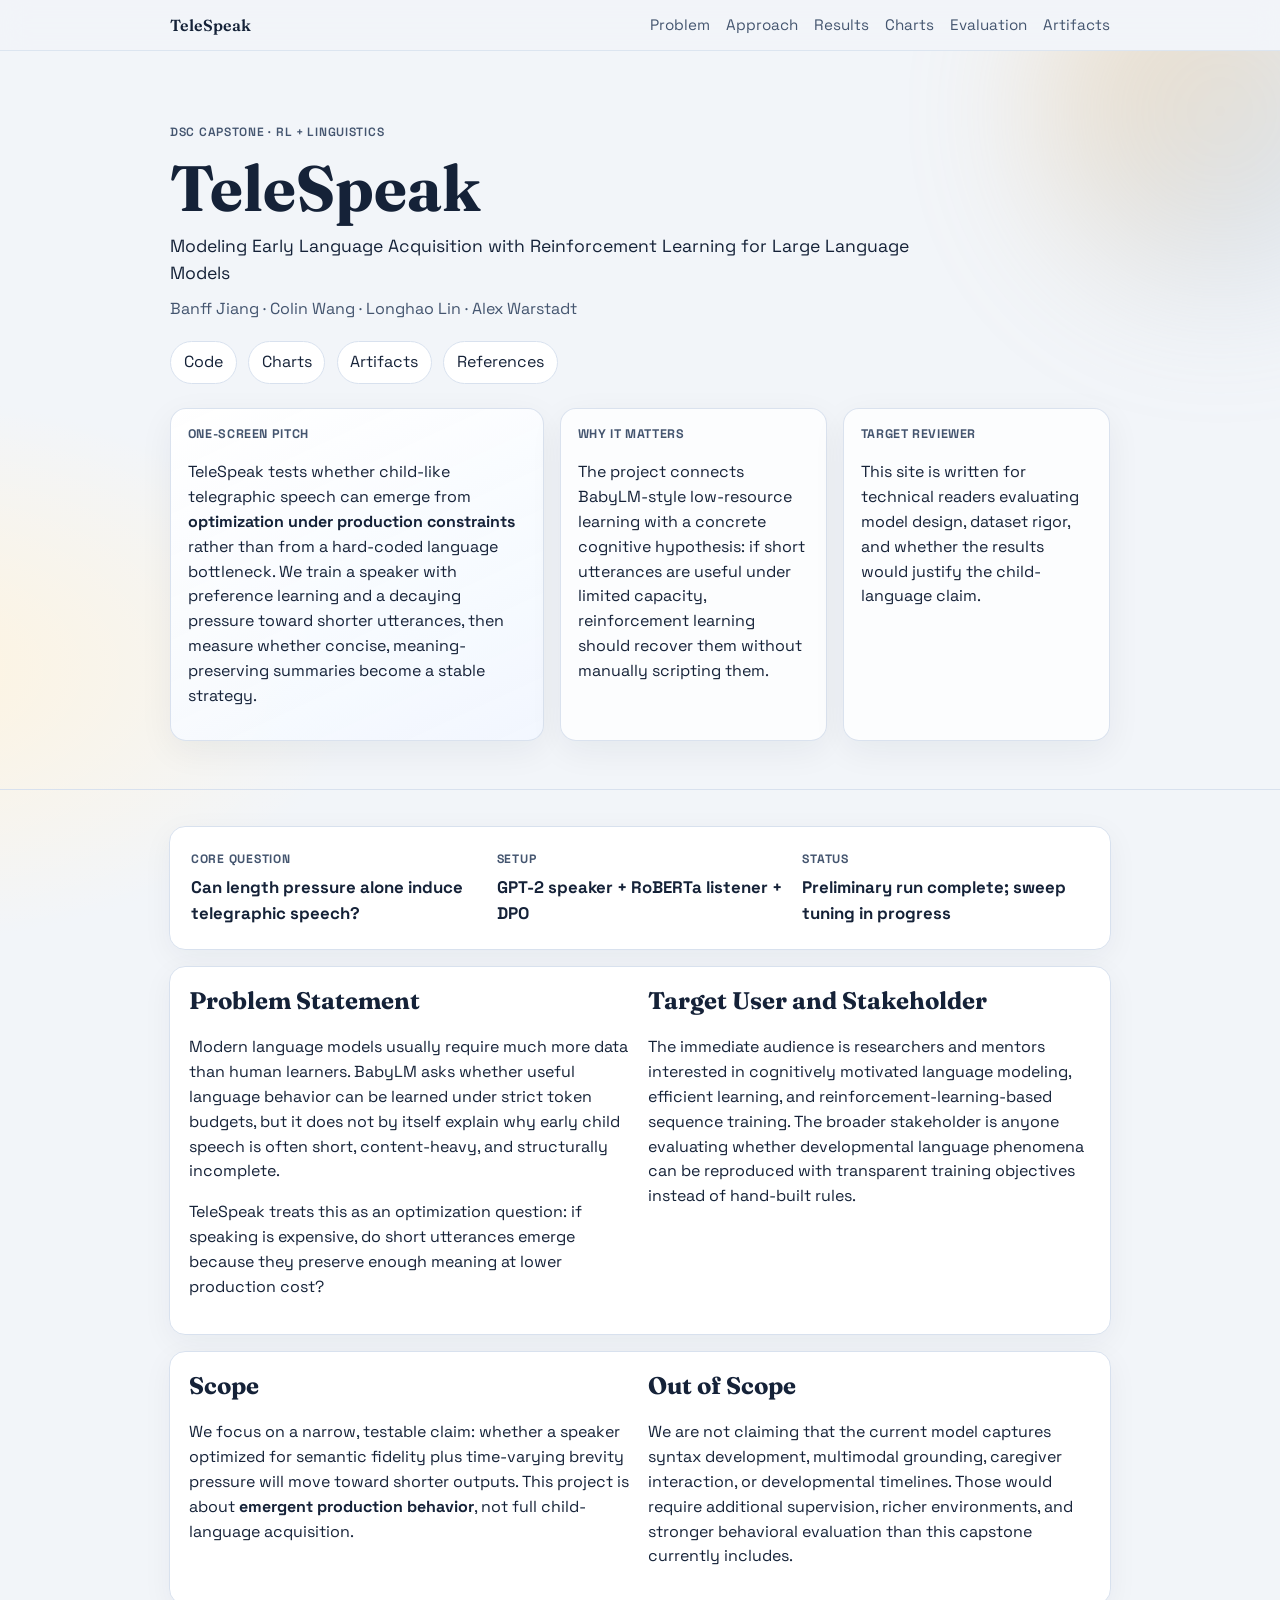
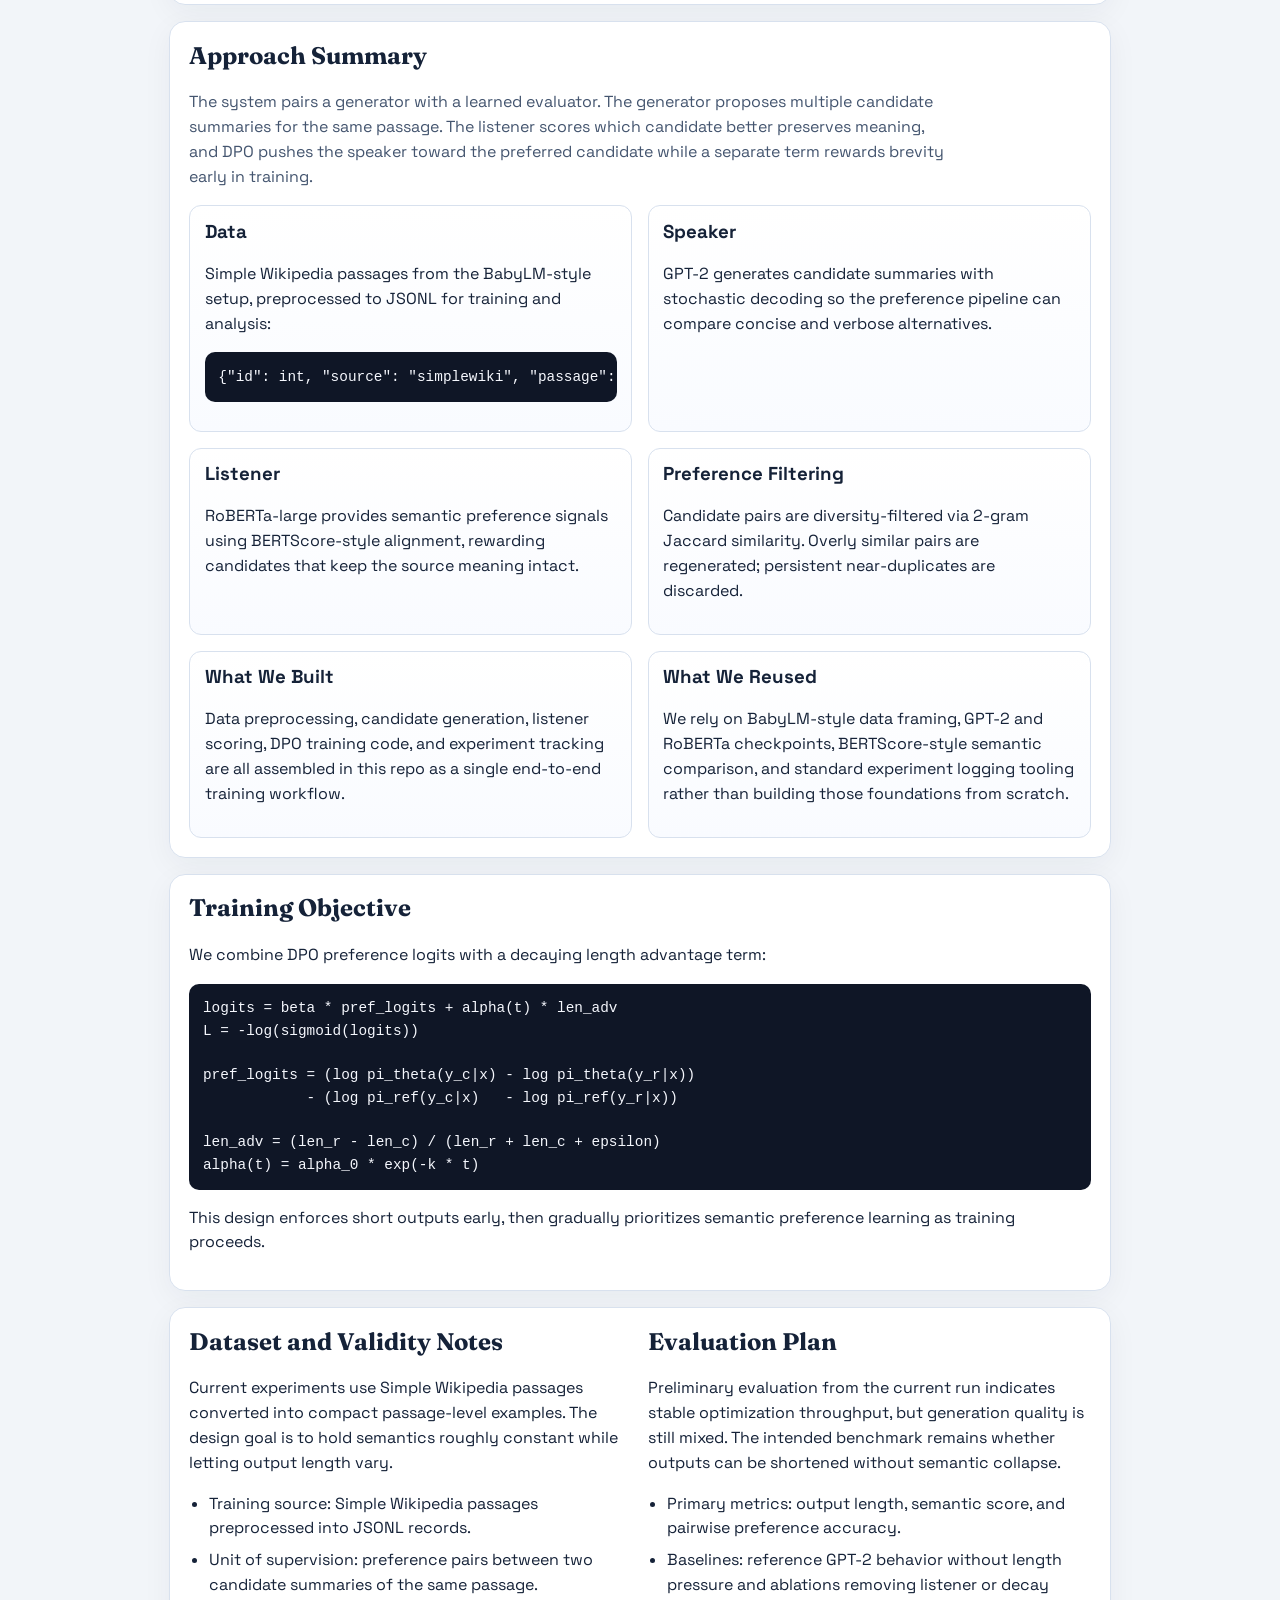
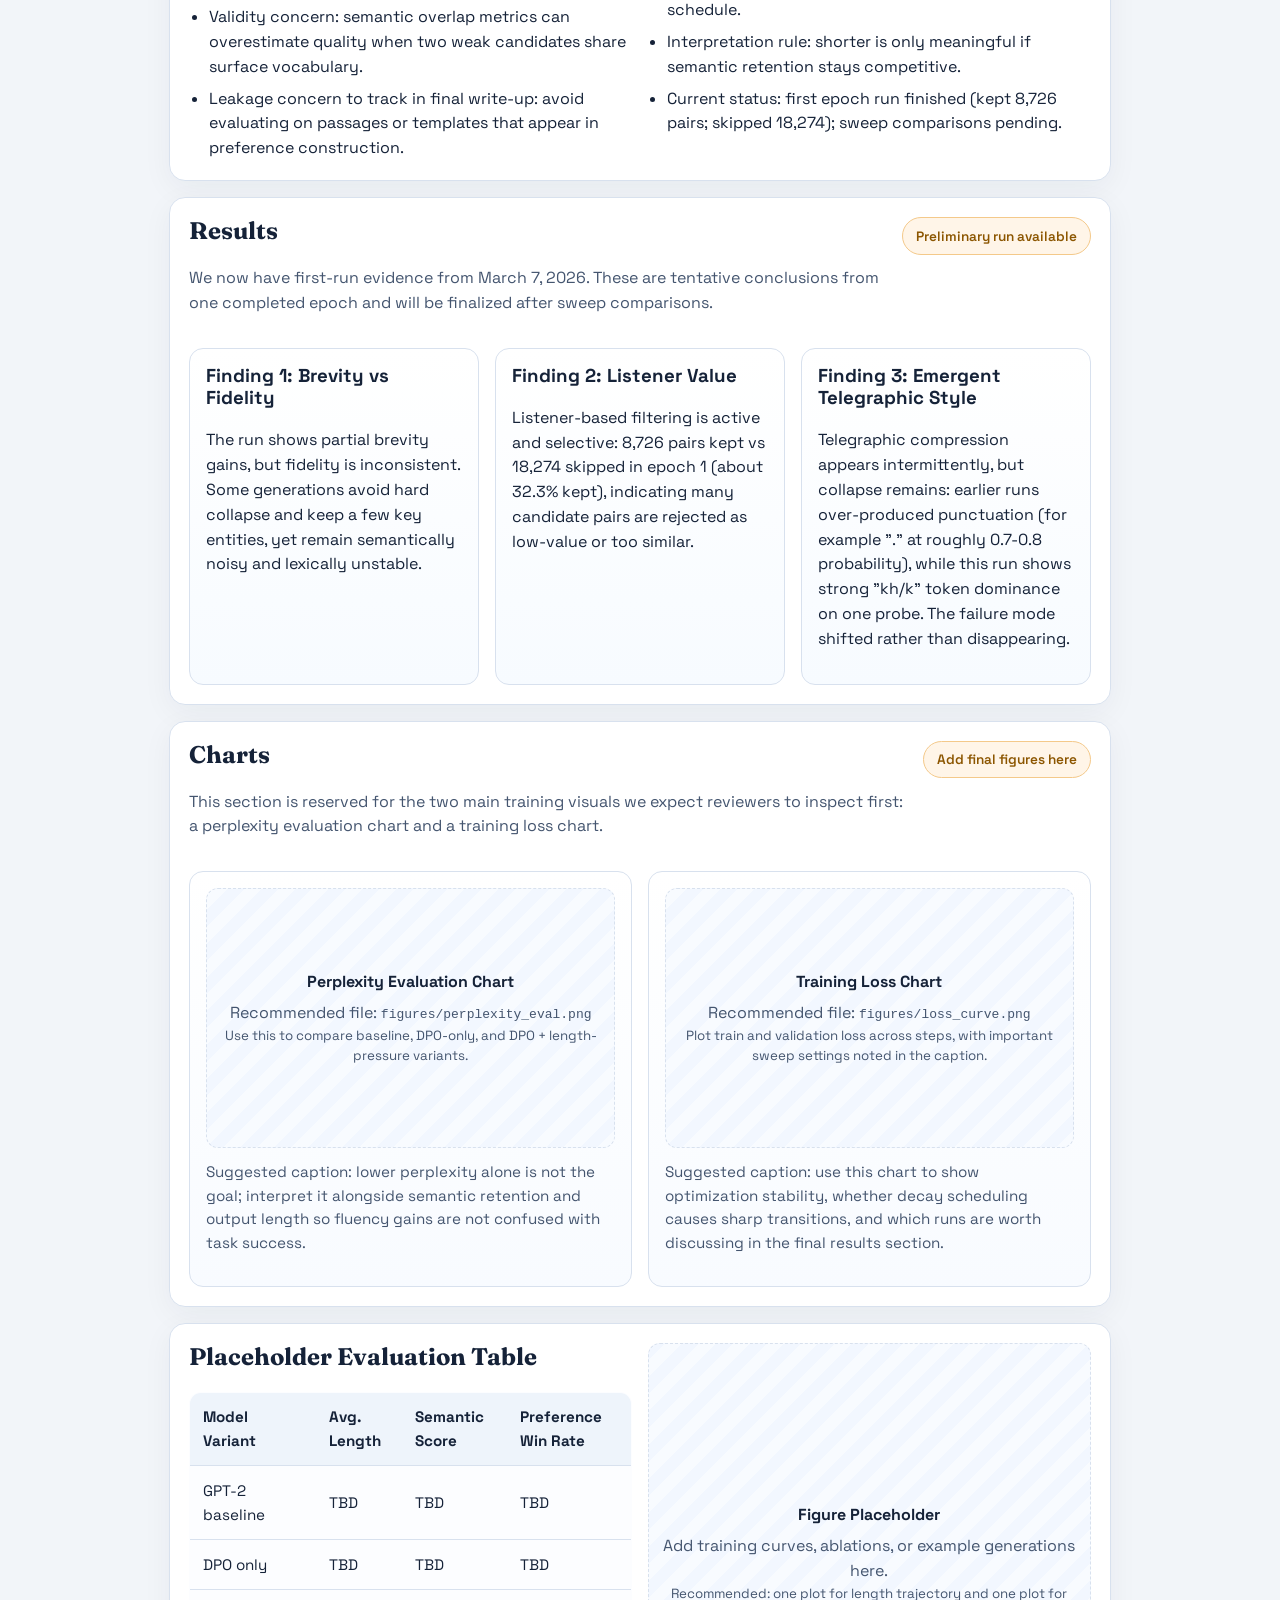
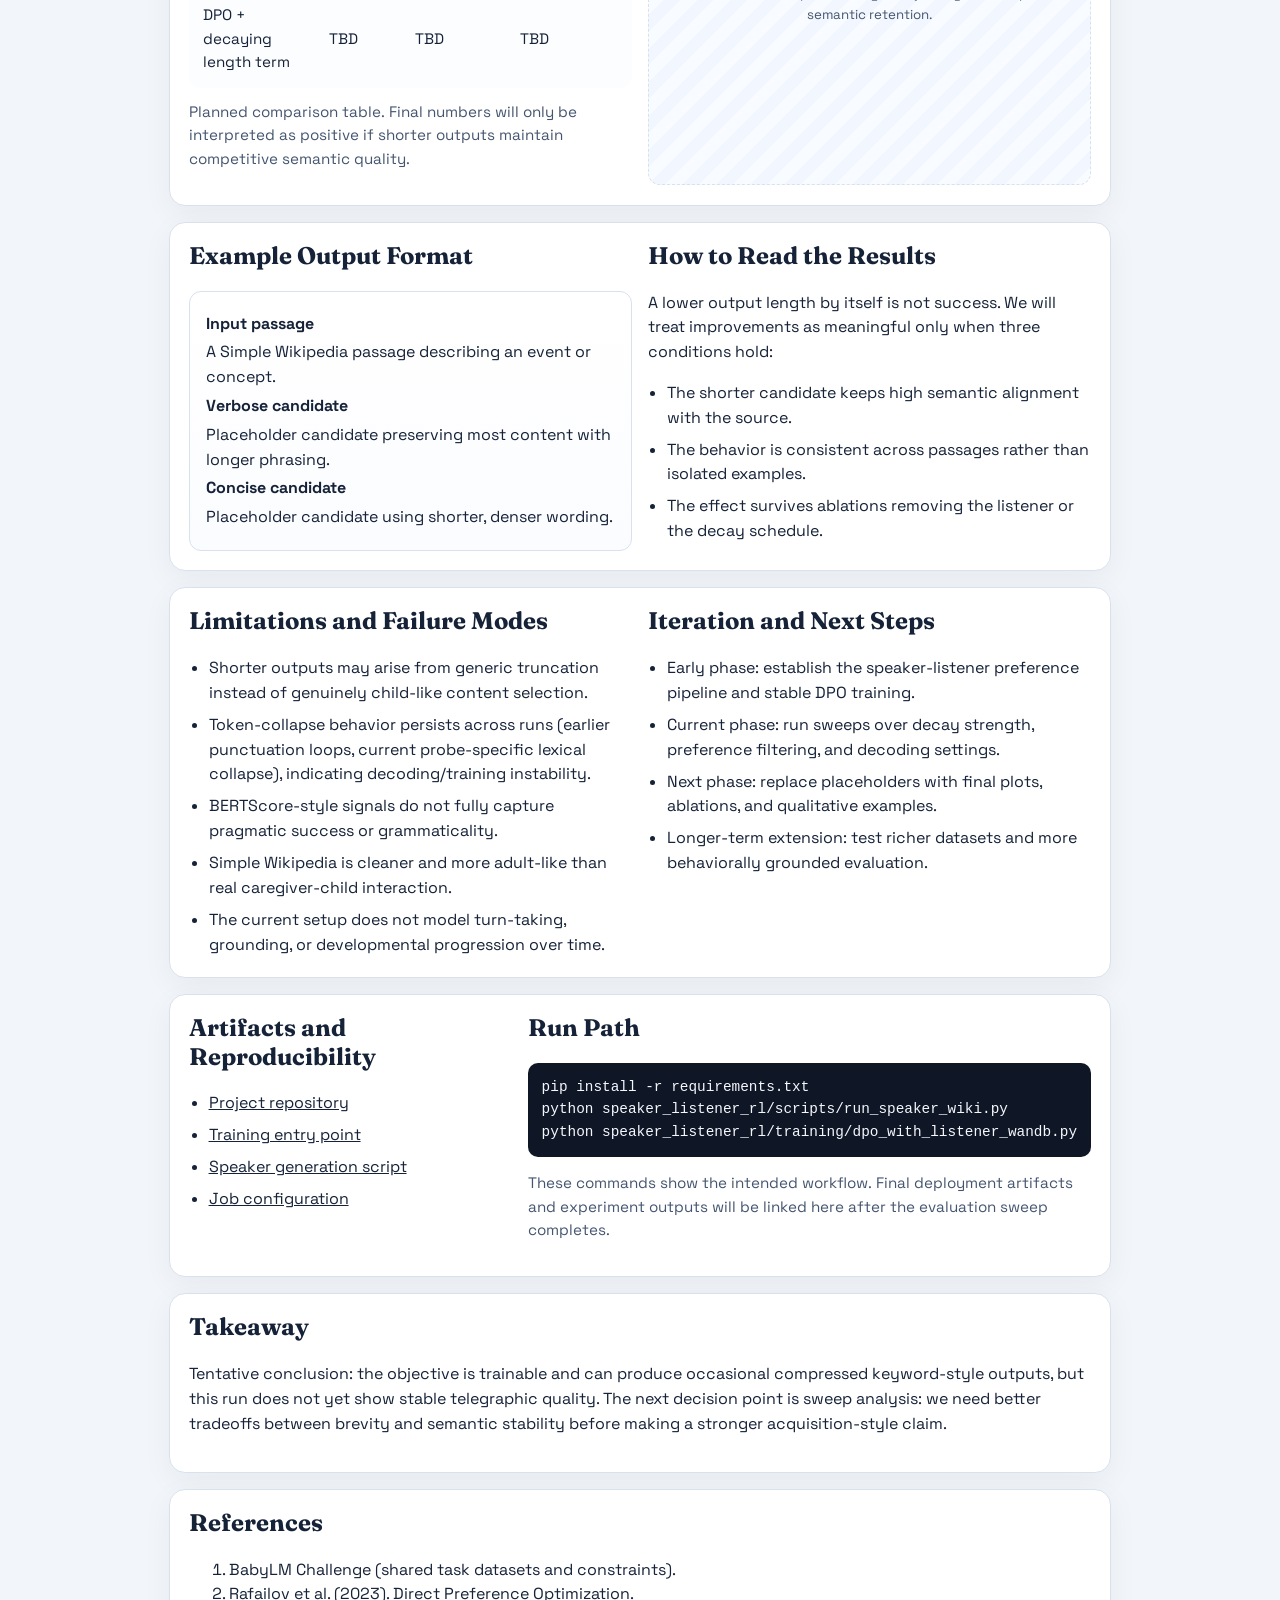
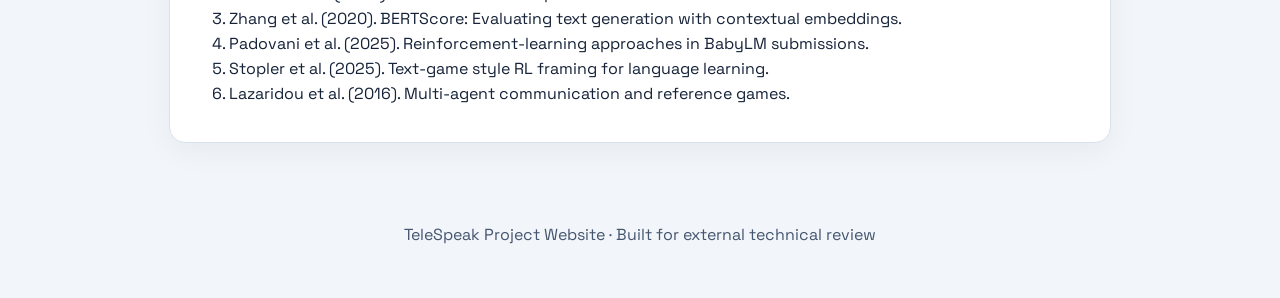
==== commit 80498166: "updated finding 1" ====
--- a/public/index.html
+++ b/public/index.html
@@ -213,7 +213,7 @@
         <article class="insight-card">
           <h3>Finding 1: Brevity vs Fidelity</h3>
           <p>
-            The run shows partial brevity gains, but fidelity is inconsistent. Some generations keep key entities, while others drift into malformed or off-topic fragments.
+            The run shows partial brevity gains, but fidelity is inconsistent. Some generations avoid hard collapse and keep a few key entities, yet remain semantically noisy and lexically unstable.
           </p>
         </article>
         <article class="insight-card">
